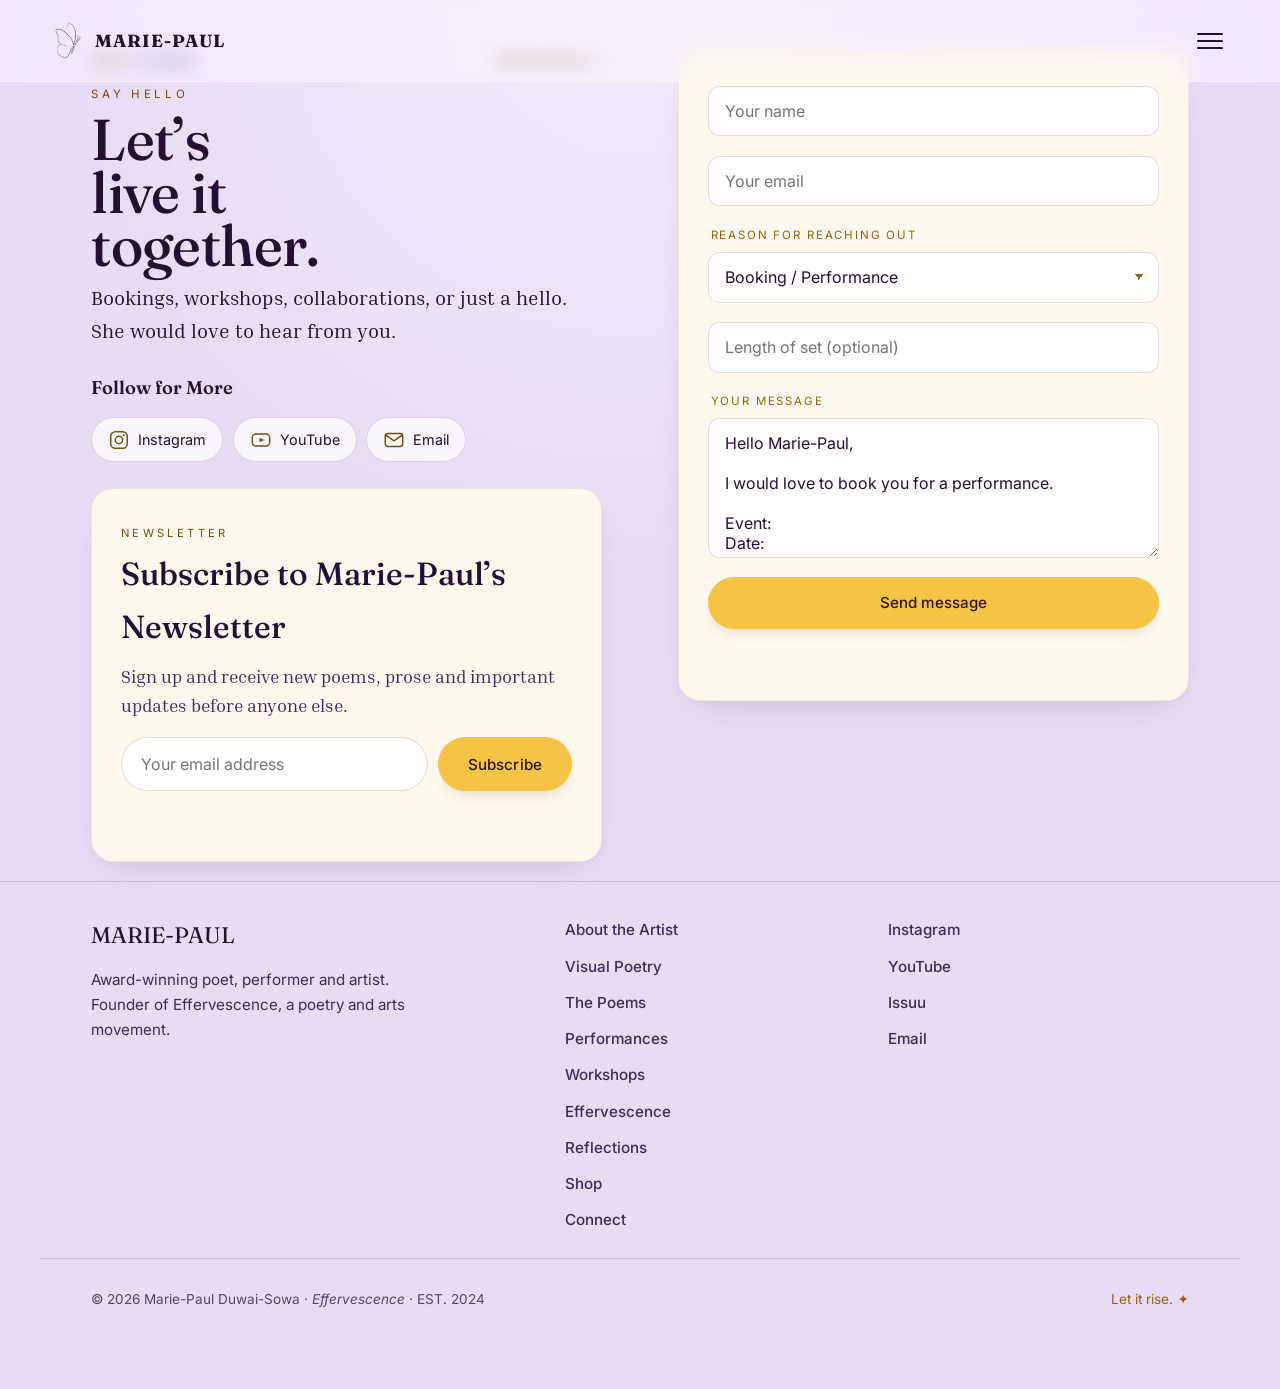
==== connect.html @ 624208b5 "Make the three world cards read as gold links. Poetry, performance, and workshops now share the butt" ====
<!DOCTYPE html>
<html lang="en">
<head>
  <meta charset="UTF-8" />
  <meta name="viewport" content="width=device-width, initial-scale=1.0" />
  <meta name="theme-color" content="#2a0b46" />
  <title>Connect with Marie-Paul</title>
  <meta name="description" content="Marie-Paul would love to hear from you. Bookings, workshops, press and collaborations." />
  <meta name="author" content="Marie-Paul Duwai-Sowa" />
  <meta property="og:type" content="website" />
  <meta property="og:title" content="Connect with Marie-Paul" />
  <meta property="og:description" content="Marie-Paul would love to hear from you. Bookings, workshops, press and collaborations." />
  <meta property="og:site_name" content="MARIE-PAUL" />
  <meta property="og:image" content="assets/og-image.svg" />
  <meta name="twitter:card" content="summary_large_image" />
  <link rel="icon" type="image/png" href="assets/favicon.png" />
  <link rel="canonical" href="https://mariepaul.ca/connect.html" />
  <link rel="preconnect" href="https://fonts.googleapis.com" />
  <link rel="preconnect" href="https://fonts.gstatic.com" crossorigin />
  <link href="https://fonts.googleapis.com/css2?family=Abril+Fatface&family=Fraunces:ital,opsz,wght@0,9..144,400;0,9..144,500;0,9..144,600;0,9..144,700;1,9..144,400;1,9..144,500&family=Great+Vibes&family=Inria+Serif:ital,wght@0,300;0,400;0,700;1,400&family=Inter:wght@400..600&display=swap" rel="stylesheet" />
  <link rel="stylesheet" href="css/styles.css?v=20261024e" />
</head>
<body>
  <div class="scroll-progress" id="scrollProgress" aria-hidden="true"></div>
  <div class="aurora" aria-hidden="true"></div>
  <a class="skip-link" href="#main">Skip to content</a>
  <header class="nav" id="nav">
    <a href="index.html" class="nav__brand" aria-label="Marie-Paul — home">
      <span class="nav__mark" aria-hidden="true">
        <img src="assets/logo.png" alt="" width="34" height="46" />
      </span>
      <span class="nav__name">MARIE-PAUL</span>
    </a>
    <nav class="nav__links" aria-label="Primary">
      <a href="index.html#about">About</a>
      <a href="poems.html">Poems</a>
      <a href="workshops.html">Workshops</a>
      <a href="house.html">Effervescence</a>
      <a href="shop.html">Shop</a>
    </nav>
    <a href="connect.html" class="btn btn--gold nav__cta magnetic">Connect</a>
    <button class="nav__toggle" id="navToggle" aria-label="Open menu" aria-expanded="false" aria-controls="mobileMenu">
      <span></span><span></span><span></span>
    </button>
  </header>
  <div class="mobile-menu" id="mobileMenu" aria-hidden="true">
    <nav aria-label="Mobile">
      <a href="index.html#about">About</a>
      <a href="poems.html">Poems</a>
      <a href="workshops.html">Workshops</a>
      <a href="house.html">Effervescence</a>
      <a href="shop.html">Shop</a>
      <a href="connect.html">Connect</a>
    </nav>
  </div>
  <main id="main">

    <section class="section connect" id="connect" aria-label="Connect">
      <div class="container connect__grid">
        <div class="connect__intro">
          <p class="crumb reveal" data-reveal>
            <span><a href="index.html">Home</a> <span aria-hidden="true">/</span> <strong>Connect</strong></span>
            <a class="crumb__next" href="index.html">Back to Home →</a>
          </p>
          <p class="kicker reveal" data-reveal>Say hello</p>
          <h2 class="section__title connect__display reveal" data-reveal>Let’s<br>live it<br>together.</h2>
          <p class="connect__invite reveal" data-reveal>Bookings, workshops, collaborations, or just a hello. She would love to hear from you.</p>
          <div class="follow reveal" data-reveal>
            <p class="follow__label">Follow for More</p>
            <ul class="follow__list">
              <li>
                <a href="https://www.instagram.com/liveyoureffervescence/" target="_blank" rel="noopener" aria-label="Instagram — @liveyoureffervescence">
                  <svg viewBox="0 0 24 24" width="22" height="22" aria-hidden="true" fill="none" stroke="currentColor" stroke-width="1.6">
                    <rect x="3" y="3" width="18" height="18" rx="5"/><circle cx="12" cy="12" r="4"/><circle cx="17.2" cy="6.8" r="1.1" fill="currentColor" stroke="none"/>
                  </svg>
                  <span>Instagram</span>
                </a>
              </li>
              <li>
                <a href="https://www.youtube.com/@marie-paulpoet" target="_blank" rel="noopener" aria-label="YouTube — Marie-Paul The Poet">
                  <svg viewBox="0 0 24 24" width="22" height="22" aria-hidden="true" fill="none" stroke="currentColor" stroke-width="1.6">
                    <rect x="2.5" y="5.5" width="19" height="13" rx="4"/><path d="M10.5 9.5l5 2.5-5 2.5z" fill="currentColor" stroke="none"/>
                  </svg>
                  <span>YouTube</span>
                </a>
              </li>
              <li>
                <a href="mailto:connect@mariepaul.ca" aria-label="Email">
                  <svg viewBox="0 0 24 24" width="22" height="22" aria-hidden="true" fill="none" stroke="currentColor" stroke-width="1.6">
                    <rect x="2.5" y="5" width="19" height="14" rx="3"/><path d="M3.5 7l8.5 6 8.5-6" stroke-linecap="round"/>
                  </svg>
                  <span>Email</span>
                </a>
              </li>
            </ul>
          </div>
          <div class="musings reveal" data-reveal id="newsletter">
            <p class="musings__eyebrow">Newsletter</p>
            <p class="musings__title">Subscribe to Marie-Paul’s Newsletter</p>
            <p class="musings__text">Sign up and receive new poems, prose and important updates before anyone else.</p>
            <form class="community__form" id="communityForm" novalidate>
              <input type="email" id="communityEmail" name="email" required autocomplete="email" placeholder="Your email address" aria-label="Your email address" />
              <button type="submit" class="btn btn--gold magnetic">Subscribe</button>
            </form>
            <p class="community__note" id="communityNote" role="status" aria-live="polite"></p>
          </div>
        </div>
        <form class="connect__form reveal" data-reveal id="contactForm" novalidate>
          <div class="field field--plain">
            <label class="visually-hidden" for="cf-name">Your name</label>
            <input type="text" id="cf-name" name="name" required autocomplete="name" placeholder="Your name" />
          </div>
          <div class="field field--plain">
            <label class="visually-hidden" for="cf-email">Your email</label>
            <input type="email" id="cf-email" name="email" required autocomplete="email" placeholder="Your email" />
          </div>
          <div class="field field--select">
            <label for="cf-subject" class="field__label--static">Reason for reaching out</label>
            <select id="cf-subject" name="subject">
              <option value="Booking / Performance">Booking / Performance</option>
              <option value="Collaboration / Publication">Collaboration / Publication</option>
              <option value="Press / Speaking Engagement">Press / Speaking Engagement</option>
              <option value="Workshop">Workshop</option>
              <option value="Just Saying Hello">Just Saying Hello</option>
            </select>
          </div>
          <div class="field field--plain field--optional" id="setLengthField">
            <label class="visually-hidden" for="cf-setlength">Length of set (optional)</label>
            <input type="text" id="cf-setlength" name="setlength" placeholder="Length of set (optional)" />
          </div>
          <div class="field field--static">
            <label for="cf-message" class="field__label--static">Your message</label>
            <textarea id="cf-message" name="message" rows="4" required placeholder="Write your message…"></textarea>
          </div>
          <button type="submit" class="btn btn--gold btn--block magnetic">Send message</button>
          <p class="form__note" id="formNote" role="status" aria-live="polite"></p>
        </form>
      </div>
      <footer class="footer">
        <div class="container footer__grid">
          <div class="footer__brand">
            <span class="footer__logo">MARIE-PAUL</span>
            <p>Award-winning poet, performer and artist. Founder of Effervescence, a poetry and arts movement.</p>
          </div>
          <nav class="footer__nav" aria-label="Footer">
            <a href="index.html#about">About the Artist</a>
            <a href="index.html#experience">Visual Poetry</a>
            <a href="poems.html">The Poems</a>
            <a href="index.html#performances">Performances</a>
            <a href="workshops.html">Workshops</a>
            <a href="house.html">Effervescence</a>
            <a href="index.html#comments">Reflections</a>
            <a href="shop.html">Shop</a>
            <a href="connect.html">Connect</a>
          </nav>
          <div class="footer__social">
            <a href="https://www.instagram.com/liveyoureffervescence/" target="_blank" rel="noopener" aria-label="Instagram">Instagram</a>
            <a href="https://www.youtube.com/@marie-paulpoet" target="_blank" rel="noopener" aria-label="YouTube">YouTube</a>
            <a href="https://issuu.com/liveyoureffervescence" target="_blank" rel="noopener" aria-label="Issuu">Issuu</a>
            <a href="mailto:connect@mariepaul.ca" aria-label="Email">Email</a>
          </div>
        </div>
        <div class="footer__base container">
          <span>© <span id="year"></span> Marie-Paul Duwai-Sowa · <em>Effervescence</em> · EST. 2024</span>
          <span class="footer__made">Let it rise. ✦</span>
        </div>
      </footer>
    </section>
  </main>
  <div class="lightbox" id="lightbox" aria-hidden="true" role="dialog" aria-modal="true" aria-label="Video player">
    <button class="lightbox__close" id="lightboxClose" aria-label="Close video">&times;</button>
    <div class="lightbox__stage">
      <p class="lightbox__title" id="lightboxTitle"></p>
      <div class="lightbox__frame" id="lightboxFrame"></div>
    </div>
  </div>
  <div class="mag" id="mag" aria-hidden="true" role="dialog" aria-modal="true" aria-label="Magazine spread">
    <button class="mag__close" id="magClose" aria-label="Close spread">&times;</button>
    <div class="mag__book" id="magBook">
      <div class="mag__page mag__page--left">
        <img id="magCover" alt="" />
      </div>
      <div class="mag__spine" aria-hidden="true"></div>
      <div class="mag__page mag__page--right">
        <p class="mag__meta" id="magMeta"></p>
        <h3 class="mag__title" id="magTitle"></h3>
        <p class="mag__desc" id="magDesc"></p>
        <a class="btn btn--gold magnetic mag__cta" id="magCta" href="#" target="_blank" rel="noopener">Read the full spread</a>
        <button type="button" class="btn btn--ghost mag__share" data-share>Share with others!</button>
      </div>
    </div>
  </div>
  <button class="to-top" id="toTop" aria-label="Top">Top</button>
  <script src="js/main.js"></script>
</body>
</html>
---- css/styles.css ----
/* =========================================================
   LIVE YOUR EFFERVESCENCE
   Poetry & art by Marie-Paul Duwai-Sowa
   Design system + styles
   ========================================================= */

:root {
  /* Palette — luminous light field with sunset accents */
  --ink: #2a0b46;
  --ink-2: #3d1263;
  --ink-3: #551b83;
  --plum: #7423a6;
  --wine: #b02f78;

  --gold: #8f6410;
  --gold-deep: #734e0c;
  --gold-soft: #8a5a10;
  --gold-bright: #e8b84a;
  --rose: #b03d6e;
  --rose-deep: #9a2f5c;
  --coral: #c44a3c;
  --iris: #8b6cc9;
  --lilac: #b7a0de;
  --lilac-deep: #6e4ea8;
  --highlight: #2f6bff;
  --teal: #1b7a70;

  --paper: #fcfbfd;
  --paper-2: #f5f0f9;
  --cream: #241033;
  --mist: #3f2a58;
  --muted: #56436d;
  --line: rgba(42, 11, 70, 0.14);
  --card: #fff8ee;
  --card-wash: #fff8ee;
  --card-line: rgba(42, 11, 70, 0.08);
  --shadow-card: 0 16px 38px -18px rgba(42, 11, 70, 0.18), 0 2px 8px -4px rgba(42, 11, 70, 0.06);
  --radius-card: 22px;

  /* Typography — one serif for voice, one sans for the interface */
  --font-display: "Fraunces", Georgia, serif;
  --font-name: "Abril Fatface", "Fraunces", Georgia, serif;
  --font-award: "Great Vibes", "Fraunces", cursive;
  --font-serif: "Inria Serif", "Fraunces", Georgia, serif;
  --font-sans: "Inter", system-ui, -apple-system, sans-serif;

  /* Rhythm */
  --maxw: 1200px;
  --gutter: clamp(1.25rem, 4vw, 4rem);
  --radius: 18px;

  --ease: cubic-bezier(0.22, 1, 0.36, 1);
}

/* ---------- Reset ---------- */
*, *::before, *::after { box-sizing: border-box; margin: 0; padding: 0; }
html { -webkit-text-size-adjust: 100%; height: auto; scroll-behavior: smooth; }
@media (prefers-reduced-motion: reduce) {
  *, *::before, *::after { animation-duration: 0.001ms !important; animation-iteration-count: 1 !important; transition-duration: 0.001ms !important; }
}

body {
  font-family: var(--font-sans);
  background: var(--paper);
  color: var(--cream);
  line-height: 1.65;
  font-weight: 400;
  min-height: 100%;
  overflow-x: hidden;
  overflow-y: auto;
  -webkit-font-smoothing: antialiased;
  text-rendering: optimizeLegibility;
  font-optical-sizing: auto;
}

/* ---------- Horizontal page deck (controlled, one page at a time) ---------- */
.deck {
  position: relative;
  width: 100%;
  height: auto;
  overflow: visible;
}
.deck__track {
  display: block;
  height: auto;
  width: 100%;
  transform: none !important;
}
.deck.is-instant .deck__track { transition: none; }
.panel {
  position: relative;
  box-sizing: border-box;
  width: 100%;
  min-width: 0;
  height: auto;
  overflow: visible;
}
.panel.section {
  padding: calc(5.5rem + env(safe-area-inset-top, 0px))
    clamp(4rem, 6vw, 5.5rem)
    calc(6rem + env(safe-area-inset-bottom, 0px));
}
.chapter {
  position: relative;
  margin-top: clamp(3.2rem, 7vh, 5rem);
  padding-top: clamp(2.8rem, 6vh, 4.2rem);
  text-align: left;
}
.house > .chapter { text-align: left; width: 100%; }
.deck-controls, .deck-dots { display: none !important; }
.deck-controls-legacy { position: fixed; inset: 0; pointer-events: none; z-index: 90; }
.deck-arrow {
  pointer-events: auto; position: absolute; top: 50%; transform: translateY(-50%);
  width: 44px; height: 44px; border-radius: 50%; border: 1px solid var(--line);
  background: rgba(255,255,255,0.72); backdrop-filter: blur(12px); color: var(--ink);
  display: grid; place-items: center; cursor: pointer;
  transition: opacity 0.35s var(--ease), border-color 0.35s var(--ease), background 0.35s var(--ease), transform 0.35s var(--ease);
}
.deck-arrow:hover { border-color: var(--gold); color: var(--gold-deep); background: rgba(255,255,255,0.92); transform: translateY(-50%) scale(1.05); }
.deck-arrow:disabled { opacity: 0.15; pointer-events: none; }
.deck-arrow--prev { left: 0.85rem; }
.deck-arrow--next { right: 0.85rem; }
.deck-dots {
  position: fixed; left: 50%; bottom: 0.85rem; top: auto; right: auto;
  transform: translateX(-50%);
  z-index: 90; display: flex; flex-direction: row; gap: 0.55rem; padding: 0.45rem 0.7rem;
  border-radius: 999px; background: rgba(255,255,255,0.7); border: 1px solid var(--line);
  backdrop-filter: blur(10px);
}
.deck-dots button {
  width: 6px; height: 6px; border-radius: 50%; border: 0; padding: 0;
  background: rgba(42,11,70,0.22); cursor: pointer;
  transition: transform 0.3s var(--ease), background 0.3s var(--ease), width 0.3s var(--ease);
}
.deck-dots button.is-active {
  background: var(--gold); width: 16px; height: 6px; border-radius: 999px;
}
.deck-dots button:focus-visible { outline: 2px solid var(--gold); outline-offset: 2px; }
@media (max-width: 900px) {
  .deck-arrow { display: none; }
  .panel.section { padding-inline: var(--gutter); }
}
@media (prefers-reduced-motion: reduce) {
  .deck__track { transition: none; }
}

img { max-width: 100%; display: block; }
a { color: inherit; text-decoration: none; }
::selection { background: var(--highlight); color: #fff; }

/* Soft near-white backdrop with gentle color wash */
body::before {
  content: "";
  position: fixed; inset: 0;
  background:
    radial-gradient(1200px 820px at 82% -8%, rgba(189,136,255,0.18), transparent 60%),
    radial-gradient(1050px 720px at 0% 16%, rgba(255,147,189,0.14), transparent 58%),
    radial-gradient(1000px 780px at 100% 58%, rgba(92,240,216,0.10), transparent 55%),
    radial-gradient(1200px 900px at 48% 112%, rgba(255,182,47,0.12), transparent 58%),
    linear-gradient(180deg, #ffffff 0%, var(--paper) 48%, var(--paper-2) 100%);
  z-index: -3;
}

/* ---------- Aurora ---------- */
.aurora {
  position: fixed; inset: -20%; z-index: -2; pointer-events: none;
  background:
    radial-gradient(42% 52% at 18% 28%, rgba(189,136,255,0.12), transparent 60%),
    radial-gradient(42% 48% at 82% 62%, rgba(255,147,189,0.10), transparent 60%),
    radial-gradient(38% 42% at 60% 12%, rgba(92,240,216,0.08), transparent 60%);
  filter: blur(30px);
  animation: aurora 26s var(--ease) infinite alternate;
}
@keyframes aurora {
  0%   { transform: translate3d(-3%, -2%, 0) scale(1); }
  100% { transform: translate3d(4%, 3%, 0) scale(1.1); }
}

/* ---------- Utilities ---------- */
.container { width: 100%; max-width: var(--maxw); margin-inline: auto; padding-inline: var(--gutter); }
.container--narrow { max-width: 780px; }
.hide-mobile { display: inline; }
.nowrap { white-space: nowrap; }

.grad-text {
  background: linear-gradient(100deg, var(--gold-soft), var(--gold), var(--rose) 70%, var(--iris));
  -webkit-background-clip: text; background-clip: text;
  -webkit-text-fill-color: transparent; color: transparent;
}

.skip-link {
  position: absolute; left: 50%; top: -60px; transform: translateX(-50%);
  background: var(--gold); color: var(--ink); padding: 0.6rem 1.2rem; border-radius: 999px;
  z-index: 200; transition: top 0.3s var(--ease); font-weight: 500;
}
.skip-link:focus { top: 12px; }

/* ---------- Buttons ---------- */
.btn {
  --pad: 0.95rem 1.8rem;
  display: inline-flex; align-items: center; justify-content: center; gap: 0.5rem;
  padding: var(--pad); border-radius: 999px; font-family: var(--font-sans);
  font-weight: 500; font-size: 0.95rem; letter-spacing: 0.01em; cursor: pointer;
  border: 1px solid transparent; position: relative; transition: transform 0.35s var(--ease), box-shadow 0.35s var(--ease), background 0.35s var(--ease), color 0.35s var(--ease);
}
.btn--gold {
  background: #f6c445;
  color: #2a1608;
  border-color: #f6c445;
  box-shadow: 0 8px 16px -10px rgba(90, 58, 8, 0.32);
}
.btn--gold:hover { background: #f8d36a; transform: translateY(-2px); box-shadow: 0 12px 18px -10px rgba(90, 58, 8, 0.36); }
.btn--ghost {
  background: rgba(255,255,255,0.55); color: var(--cream);
  border-color: rgba(116, 35, 166, 0.22); backdrop-filter: blur(6px);
}
.btn--ghost:hover { border-color: var(--gold); color: var(--gold-deep); transform: translateY(-2px); }
.btn--block { width: 100%; }
.btn:focus-visible { outline: 2px solid var(--gold); outline-offset: 3px; }

/* ---------- Scroll progress ---------- */
.scroll-progress {
  position: fixed; top: 0; left: 0; height: 3px; width: 0%;
  background: linear-gradient(90deg, var(--gold), var(--rose), var(--iris));
  z-index: 150; box-shadow: 0 0 14px rgba(243,211,138,0.6);
}

/* ---------- Navigation ---------- */
.nav {
  position: fixed; top: 0; left: 0; right: 0; z-index: 120;
  display: flex; align-items: center; justify-content: space-between; gap: 1rem;
  padding: 1.1rem var(--gutter);
  background: rgba(252,251,253,0.4);
  backdrop-filter: blur(10px) saturate(130%);
  -webkit-backdrop-filter: blur(10px) saturate(130%);
  border-bottom: 1px solid rgba(255,255,255,0.35);
  transition: background 0.4s var(--ease), padding 0.4s var(--ease), border-color 0.4s var(--ease);
}
.nav.is-scrolled {
  background: rgba(252,251,253,0.78);
  border-bottom-color: var(--line); padding-block: 0.75rem;
}
.nav__brand { display: flex; align-items: center; gap: 0.6rem; color: var(--cream); }
.nav__mark { color: var(--gold-bright); display: grid; place-items: center; }
.nav__name {
  font-family: var(--font-display); font-size: 1.1rem; font-weight: 700;
  letter-spacing: 0.06em; text-transform: uppercase; white-space: nowrap;
}
.nav__name em { font-style: italic; color: var(--gold-soft); }
.nav__links { display: flex; flex-wrap: wrap; justify-content: flex-end; gap: 0.55rem 0.7rem; max-width: min(78rem, 74vw); }
.nav__links a { font-size: 0.88rem; font-weight: 500; color: var(--mist); position: relative; padding: 0.2rem 0; transition: color 0.3s var(--ease); white-space: nowrap; }
.nav__links a::after {
  content: ""; position: absolute; left: 0; bottom: -2px; height: 1px; width: 0;
  background: linear-gradient(90deg, var(--gold), var(--rose)); transition: width 0.35s var(--ease);
}
.nav__links a:hover { color: var(--cream); }
.nav__links a:hover::after { width: 100%; }
.nav__cta { padding: 0.55rem 1.1rem; font-size: 0.82rem; }
.nav__cta.is-active { box-shadow: 0 0 0 2px rgba(232,184,74,0.55); }

.nav__toggle { display: none; flex-direction: column; gap: 5px; background: none; border: 0; cursor: pointer; padding: 6px; }
.nav__toggle span { width: 26px; height: 2px; background: var(--cream); border-radius: 2px; transition: transform 0.35s var(--ease), opacity 0.3s; }
.nav__toggle.is-open span:nth-child(1) { transform: translateY(7px) rotate(45deg); }
.nav__toggle.is-open span:nth-child(2) { opacity: 0; }
.nav__toggle.is-open span:nth-child(3) { transform: translateY(-7px) rotate(-45deg); }

/* Mobile menu */
.mobile-menu {
  position: fixed; inset: 0; z-index: 110; display: grid; place-items: center;
  background: rgba(252,251,253,0.96); backdrop-filter: blur(18px);
  opacity: 0; visibility: hidden; transition: opacity 0.4s var(--ease), visibility 0.4s;
}
.mobile-menu.is-open { opacity: 1; visibility: visible; }
.mobile-menu nav { display: flex; flex-direction: column; gap: 1.6rem; text-align: center; }
.mobile-menu a { font-family: var(--font-display); font-size: 2rem; color: var(--cream); font-style: italic; }
.mobile-menu a:hover { color: var(--gold); }

/* ---------- Sections ---------- */
.section { position: relative; }
.section:not(.hero) {
  padding: clamp(2.5rem, 5.5vh, 4.25rem) 0;
}
html { scroll-padding-top: 5.6rem; }
.section__kicker { display: none !important; }
.section__title {
  font-family: var(--font-display); font-weight: 500;
  font-size: clamp(2rem, 5vw, 3.5rem); line-height: 1.08; letter-spacing: -0.01em;
  max-width: 18ch;
}

/* ---------- Hero ---------- */
.hero {
  display: flex;
  flex-direction: column;
  min-height: 100vh;
  overflow: hidden;
  padding: 0;
  position: relative;
  color: #fff6ef;
}
/* Full-bleed portrait plane — fills the entire home panel */
.hero__visual {
  position: absolute;
  inset: 0;
  z-index: 0;
  width: 100%;
  height: 100%;
  border: 0;
  border-radius: 0;
  box-shadow: none;
  overflow: hidden;
  background: #1a0a28;
}
.hero__visual::after {
  content: ""; position: absolute; inset: 0; z-index: 1; pointer-events: none;
  background: linear-gradient(180deg, rgba(183,160,222,0.22), rgba(183,160,222,0.08) 55%, rgba(183,160,222,0.18));
}
.hero__slideshow { position: absolute; inset: 0; }
.hero__slide {
  position: absolute; inset: 0; width: 100%; height: 100%;
  object-fit: cover;
  object-position: center 18%;
  opacity: 0; transition: opacity 1.1s var(--ease);
}
.hero__slide.is-active { opacity: 1; }
/* Full-length portrait — sit the crop lower so the figure reads whole */
.hero__slide--two { object-position: center 34%; }
.hero__stage {
  position: relative; z-index: 1;
  flex: 1 1 auto;
  min-height: 0;
  display: flex;
  align-items: center;
  justify-content: flex-start;
  padding: calc(5.5rem + env(safe-area-inset-top, 0px))
    clamp(2.5rem, 6vw, 5.5rem)
    calc(1.5rem + env(safe-area-inset-bottom, 0px));
}
.hero__inner {
  text-align: left;
  min-width: 0;
  max-width: min(46rem, 100%);
}
.hero__eyebrow {
  font-size: clamp(0.85rem, 1.3vw, 1.05rem);
  letter-spacing: 0.38em; text-transform: uppercase; color: #c24778;
  margin-bottom: 1.15rem;
}
.hero__title { font-family: var(--font-display); font-weight: 300; line-height: 0.92; margin-bottom: 0.7rem; }
.hero__title .line { display: block; }
.hero__title .line--name {
  font-family: var(--font-name);
  font-size: clamp(3.8rem, 10vw, 7.4rem); font-weight: 400; letter-spacing: 0.01em;
  background: linear-gradient(100deg, #ffeab3, #ffd76a 42%, #f7b62f);
  -webkit-background-clip: text; background-clip: text;
  color: transparent; -webkit-text-fill-color: transparent;
  filter: drop-shadow(0 6px 18px rgba(0,0,0,0.28));
  white-space: nowrap;
}
@keyframes shimmer { to { background-position: 200% center; } }
.hero__award {
  font-family: var(--font-award); font-style: normal;
  font-size: clamp(2.2rem, 4.4vw, 3.4rem); color: #6e4ea8;
  margin-bottom: 0.45rem; text-align: left;
}
.hero__tagline {
  font-family: var(--font-serif);
  font-size: clamp(1.2rem, 2.2vw, 1.55rem); color: rgba(255,246,239,0.9);
  max-width: 28ch; margin: 0 0 2rem; font-style: italic; line-height: 1.35;
}
.hero__actions { display: flex; gap: 1.1rem; justify-content: flex-start; align-items: center; flex-wrap: wrap; }
.hero__baseline {
  margin: 1.7rem 0 0;
  font-size: 0.78rem;
  letter-spacing: 0.28em;
  text-transform: uppercase;
  color: rgba(255, 246, 239, 0.9);
  text-shadow: 0 2px 14px rgba(20, 8, 36, 0.4);
}
.hero__slide--speak { object-position: center 36%; }
.hero__slide--pink { object-position: 82% center; }
.about__more-btn {
  margin-top: 0.85rem;
  background: none; border: 0; padding: 0; cursor: pointer;
  font-family: var(--font-sans); font-weight: 600; font-size: 0.98rem;
  color: var(--gold-deep);
}
.about__more-btn::after { content: " →"; }
.about__more-btn:hover { color: var(--ink); }
.about__more { margin-top: 1rem; }
.about__more .about__lead { margin-top: 0.85rem; }
.about__more .about__facts { margin-top: 1.2rem; }
.link-arrow {
  display: inline-flex; align-items: center; gap: 0.35rem;
  font-family: var(--font-sans); font-weight: 600; font-size: 0.98rem;
  color: var(--gold-deep);
}
.link-arrow::after { content: "→"; }
.link-arrow:hover { color: var(--ink); }
.link-arrow--light { color: #fff6ef; text-shadow: 0 2px 12px rgba(20, 8, 36, 0.45); }
.link-arrow--light:hover { color: #ffeab3; }
.hero__actions .btn {
  font-size: 1.05rem;
  padding: 1.1rem 2.15rem;
}
.hero__actions .btn--ghost {
  background: rgba(255,255,255,0.72);
  color: var(--cream);
  border-color: rgba(42, 11, 70, 0.16);
}
.hero__actions .btn--ghost:hover {
  border-color: var(--gold);
  color: var(--gold-deep);
  background: #fff;
}

/* ---------- Marquee ---------- */
.hero__marquee {
  flex: 0 0 auto;
  position: relative;
  z-index: 2;
  overflow: hidden;
  border-top: 1px solid rgba(42,11,70,0.08);
  padding-block: 1.15rem;
  background: #fff;
}
.hero__marquee .marquee__group { color: var(--ink); opacity: 1; }
.marquee { overflow: hidden; border-block: 1px solid var(--line); padding-block: 1.1rem; background: #fff; }
.marquee__track { display: flex; flex-wrap: nowrap; width: max-content; animation: marquee 38s linear infinite; }
.marquee__group {
  flex: 0 0 auto; min-width: 100vw; white-space: nowrap;
  font-family: var(--font-serif); font-style: italic;
  font-size: clamp(1.25rem, 3vw, 2rem); color: var(--ink); opacity: 1;
}
.marquee:hover .marquee__track { animation-play-state: paused; }
@keyframes marquee { from { transform: translateX(0); } to { transform: translateX(-50%); } }

/* ---------- Pillars (House of Effervescence) ---------- */
.pillars { display: grid; grid-template-columns: repeat(3, 1fr); gap: 1.4rem; }
.pillar {
  padding: 2.2rem 1.8rem; border-radius: var(--radius-card); text-align: left;
  background: var(--card-wash); border: 1px solid var(--card-line);
  box-shadow: var(--shadow-card); position: relative; overflow: hidden;
  display: flex; flex-direction: column; gap: 0.7rem;
  transition: transform 0.5s var(--ease), border-color 0.5s var(--ease), box-shadow 0.5s var(--ease);
}
.pillar::before {
  content: ""; position: absolute; inset: 0; opacity: 0;
  background: radial-gradient(400px circle at var(--mx,50%) var(--my,0%), rgba(243,211,138,0.14), transparent 60%);
  transition: opacity 0.4s var(--ease);
}
.pillar:hover, .pillar:focus-visible { transform: translateY(-6px); border-color: rgba(143, 100, 16, 0.35); box-shadow: 0 22px 50px -16px rgba(42, 11, 70, 0.28); outline: none; }
.pillar:hover::before, .pillar:focus-visible::before { opacity: 1; }
.pillar__num { font-family: var(--font-sans); font-size: 0.78rem; font-weight: 600; color: var(--gold-deep); letter-spacing: 0.18em; }
.pillar h3 { font-family: var(--font-display); font-weight: 600; font-size: 1.45rem; line-height: 1.15; margin: 0; color: var(--cream); }
.pillar p { color: var(--mist); font-family: var(--font-serif); font-size: 1rem; line-height: 1.55; position: relative; }

/* ---------- The Poem ---------- */
.poem { text-align: left; overflow: hidden; }
.poem__ambience {
  position: absolute; inset: 0; z-index: -1; pointer-events: none;
  background: radial-gradient(55% 50% at 80% 10%, rgba(139, 92, 199, 0.08), transparent 70%);
}
.poem .section__kicker { justify-content: flex-start; }
.poem .section__kicker::before { display: none; }
.poem__title {
  font-family: var(--font-display); font-weight: 300; font-style: italic;
  font-size: clamp(3rem, 10vw, 6.5rem); line-height: 1; margin-bottom: 0.5rem;
  background: linear-gradient(100deg, var(--gold-soft), var(--gold), var(--rose));
  -webkit-background-clip: text; background-clip: text; -webkit-text-fill-color: transparent;
}
.poem__byline { color: var(--muted); font-style: italic; font-family: var(--font-serif); font-size: 1.05rem; margin-bottom: 3.5rem; }
.poem__body { font-family: var(--font-serif); }
.stanza { margin-bottom: 2rem; }
.stanza .pl {
  display: block; font-size: clamp(1.15rem, 2.6vw, 1.6rem); line-height: 1.5; color: var(--cream);
  opacity: 0; transform: translateY(14px); filter: blur(4px);
  transition: opacity 0.7s var(--ease), transform 0.7s var(--ease), filter 0.7s var(--ease);
}
.stanza .pl.is-lit { opacity: 1; transform: none; filter: none; }
.stanza--accent .pl { font-style: italic; color: var(--gold-soft); font-size: clamp(1.4rem, 3.4vw, 2.1rem); }
.stanza--yes .pl {
  font-family: var(--font-display); font-weight: 500; font-style: italic;
  font-size: clamp(2rem, 6vw, 3.4rem); letter-spacing: 0.02em;
  background: linear-gradient(100deg, var(--gold), var(--rose)); -webkit-background-clip: text; background-clip: text; -webkit-text-fill-color: transparent;
}
.stanza--finale .pl { color: var(--gold-soft); }
.poem__cta { margin-top: 3rem; display: flex; gap: 1rem; justify-content: flex-start; flex-wrap: wrap; }

/* ---------- About ---------- */
.about .container { max-width: 1320px; }
.about__grid { display: grid; grid-template-columns: 1.15fr 0.95fr; gap: clamp(1.6rem, 4vw, 3.2rem); align-items: center; }
.portrait {
  position: relative;
  width: min(640px, 100%);
  aspect-ratio: 4/5;
  margin-inline: auto;
}
.portrait__frame {
  position: absolute; inset: 0; border-radius: 220px 220px 24px 24px; overflow: hidden;
  background: var(--card-wash);
  border: 10px solid var(--gold-bright);
  display: grid; place-items: center; text-align: center;
  box-shadow: 0 18px 40px -20px rgba(42, 11, 70, 0.28);
}
.portrait__initials {
  font-family: var(--font-display); font-size: clamp(4rem, 12vw, 7rem); font-weight: 300; font-style: italic;
  background: linear-gradient(120deg, var(--gold-soft), var(--gold), var(--rose)); -webkit-background-clip: text; background-clip: text; -webkit-text-fill-color: transparent;
}
.portrait__img {
  position: absolute; inset: 0; width: 100%; height: 100%; object-fit: cover; object-position: 50% 18%;
  transition: transform 0.9s var(--ease);
}
.portrait:hover .portrait__img { transform: scale(1.04); }
.portrait__frame::after { display: none; }
.portrait__caption { display: none; }
.portrait__ring { display: none; }
@keyframes floaty { to { transform: translateY(-10px) rotate(0.5deg); } }
.about__role { color: var(--gold); font-size: 0.95rem; letter-spacing: 0.05em; margin: 0.6rem 0 1.6rem; }
.about__lead,
.about__text {
  font-family: var(--font-serif);
  font-size: 1.12rem;
  color: var(--cream);
  margin-bottom: 1.2rem;
  line-height: 1.5;
}
.about__lead em,
.about__text em { color: var(--gold-soft); font-style: italic; }
.about__content .section__title { margin-bottom: 1.65rem; }
.about__text { margin-bottom: 2rem; }
.about__facts { list-style: none; display: grid; grid-template-columns: 1fr 1fr; gap: 0.9rem; }
.about__facts li {
  padding: 0.9rem 1.1rem; border: 1px solid rgba(143, 100, 16, 0.22); border-radius: 12px;
  font-size: 0.9rem; color: var(--mist);
  background: var(--card-wash); box-shadow: 0 8px 22px -14px rgba(42, 11, 70, 0.2);
}
.about__facts strong {
  color: var(--gold-deep); font-weight: 600; display: block;
  letter-spacing: 0.02em; margin-bottom: 0.1rem;
}

/* ---------- Work / Productions ---------- */
.work .section__title { margin-bottom: 1.8rem; }
.work__grid { display: grid; grid-template-columns: repeat(4, 1fr); gap: 1.3rem; }
.card {
  grid-column: span 2;
  padding: 2.2rem 1.8rem; border-radius: var(--radius-card); text-align: left;
  background: var(--card-wash); border: 1px solid var(--card-line);
  box-shadow: var(--shadow-card); position: relative; overflow: hidden;
  display: flex; flex-direction: column; gap: 0.7rem; min-height: 0;
  transition: transform 0.5s var(--ease), border-color 0.5s var(--ease), box-shadow 0.5s var(--ease);
}
.card--wide { grid-column: span 4; }
.card::after {
  content: ""; position: absolute; top: -40%; right: -20%; width: 260px; height: 260px; border-radius: 50%;
  background: radial-gradient(circle, rgba(237,157,180,0.16), transparent 70%); opacity: 0; transition: opacity 0.5s var(--ease);
}
.card:hover { transform: translateY(-6px); border-color: rgba(143, 100, 16, 0.35); box-shadow: 0 24px 52px -16px rgba(42, 11, 70, 0.28); }
.card:hover::after { opacity: 1; }
.card__tag { font-family: var(--font-sans); font-size: 0.72rem; font-weight: 600; letter-spacing: 0.18em; text-transform: uppercase; color: var(--gold-deep); }
.card__title { font-family: var(--font-display); font-weight: 600; font-size: 1.45rem; line-height: 1.15; color: var(--cream); }
.card__desc { color: var(--mist); font-family: var(--font-serif); font-size: 1rem; line-height: 1.55; flex: 1; }
.card__link { color: var(--gold-deep); font-family: var(--font-sans); font-size: 0.95rem; font-weight: 600; letter-spacing: 0.02em; display: inline-flex; gap: 0.4rem; margin-top: 0.4rem; transition: gap 0.3s var(--ease), color 0.3s; align-self: flex-start; }
.card__link:hover { gap: 0.9rem; color: var(--rose-deep); }

/* Video card play badge */
.card--video { cursor: pointer; }
.card__play {
  position: absolute; top: 1.4rem; right: 1.4rem; width: 44px; height: 44px; border-radius: 50%;
  background: rgba(243,211,138,0.12); border: 1px solid rgba(243,211,138,0.5);
  display: grid; place-items: center; transition: transform 0.4s var(--ease), background 0.4s var(--ease); z-index: 2;
}
.card__play::before {
  content: ""; width: 0; height: 0; margin-left: 3px;
  border-left: 12px solid var(--gold); border-top: 7px solid transparent; border-bottom: 7px solid transparent;
}
.card--video:hover .card__play { transform: scale(1.12); background: rgba(243,211,138,0.22); }

/* ---------- Video lightbox ---------- */
.lightbox {
  position: fixed; inset: 0; z-index: 250; display: grid; place-items: center;
  padding: var(--gutter); background: rgba(6,3,12,0.86); backdrop-filter: blur(16px);
  opacity: 0; visibility: hidden; transition: opacity 0.4s var(--ease), visibility 0.4s;
}
.lightbox.is-open { opacity: 1; visibility: visible; }
.lightbox__stage { width: min(1000px, 100%); transform: translateY(16px) scale(0.98); transition: transform 0.5s var(--ease); }
.lightbox.is-open .lightbox__stage { transform: none; }
.lightbox__title { font-family: var(--font-display); font-style: italic; font-size: 1.3rem; color: #ffeab3; margin-bottom: 0.9rem; text-align: center; }
.lightbox__frame {
  position: relative; aspect-ratio: 16/9; border-radius: 14px; overflow: hidden;
  border: 1px solid var(--line); box-shadow: 0 40px 120px -40px rgba(0,0,0,0.9);
  background: #000;
}
.lightbox__frame iframe { position: absolute; inset: 0; width: 100%; height: 100%; border: 0; }
.lightbox__close {
  position: absolute; top: 1.2rem; right: 1.4rem; width: 48px; height: 48px; border-radius: 50%;
  background: rgba(255,255,255,0.06); border: 1px solid var(--line); color: var(--cream);
  font-size: 1.8rem; line-height: 1; cursor: pointer; transition: background 0.3s var(--ease), transform 0.3s var(--ease);
}
.lightbox__close:hover { background: rgba(243,211,138,0.18); transform: rotate(90deg); }

/* ---------- Home ---------- */
.to-top {
  position: fixed; bottom: 1.4rem; right: 1.2rem; left: auto; z-index: 130;
  width: 44px; height: 44px; border-radius: 50%; cursor: pointer;
  background: linear-gradient(100deg, #ffeab3, #ffd76a 45%, #f7b62f); color: #2a1608; border: 0;
  display: grid; place-items: center; box-shadow: 0 10px 30px -12px rgba(232,184,74,0.55);
  opacity: 0; visibility: hidden; transform: translateY(14px);
  transition: opacity 0.4s var(--ease), transform 0.4s var(--ease), visibility 0.4s, box-shadow 0.35s var(--ease);
}
.to-top.is-visible { opacity: 1; visibility: visible; transform: none; }
.to-top:hover { transform: translateY(-3px); box-shadow: 0 16px 40px -12px rgba(243,211,138,0.85); }
.to-top:focus-visible { outline: 2px solid var(--cream); outline-offset: 3px; }

/* Active nav link (scrollspy) */
.nav__links a.is-active { color: var(--gold-deep); }
.nav__links a.is-active::after { width: 100%; }

/* ---------- Connect ---------- */
.connect__grid { display: grid; grid-template-columns: 1fr 1fr; gap: clamp(2rem, 6vw, 5rem); align-items: start; }
.connect__text { color: var(--mist); font-family: var(--font-serif); font-size: 1.2rem; margin: 1.4rem 0 2rem; max-width: 44ch; }
.connect__channels { list-style: none; display: grid; gap: 0.7rem; }
.connect__channels a, .ch__static {
  display: flex; flex-direction: column; gap: 0.15rem; padding: 1rem 1.2rem; border-radius: 12px;
  border: 1px solid var(--line); background: rgba(255,255,255,0.7); transition: border-color 0.35s var(--ease), transform 0.35s var(--ease), background 0.35s;
}
.connect__channels a:hover { border-color: rgba(243,211,138,0.45); transform: translateX(4px); background: rgba(243,211,138,0.05); }
.ch__label { font-size: 0.72rem; letter-spacing: 0.24em; text-transform: uppercase; color: var(--muted); }
.ch__value { color: var(--cream); font-size: 1.02rem; }

/* Form */
.connect__form {
  padding: 2.2rem 1.8rem; border-radius: var(--radius-card);
  background: var(--card-wash); border: 1px solid var(--card-line);
  display: grid; gap: 1.2rem; box-shadow: var(--shadow-card);
}
.field { position: relative; }
.field input, .field textarea, .field select {
  width: 100%; padding: 1.1rem 1rem 0.5rem; background: rgba(255,255,255,0.85);
  border: 1px solid var(--line); border-radius: 12px; color: var(--cream);
  font-family: var(--font-sans); font-size: 1rem; transition: border-color 0.3s var(--ease), box-shadow 0.3s;
  appearance: none;
}
.field textarea { resize: vertical; min-height: 120px; }
.field input:focus, .field textarea:focus, .field select:focus {
  outline: none; border-color: var(--gold); box-shadow: 0 0 0 3px rgba(243,211,138,0.14);
}

/* Select / static labels: sit above the control (native selects vertically center their value) */
.field--select,
.field--static { display: flex; flex-direction: column; gap: 0.45rem; }
.field--select select {
  padding: 0.9rem 2.6rem 0.9rem 1rem; cursor: pointer;
  background-image:
    linear-gradient(45deg, transparent 50%, var(--gold) 50%),
    linear-gradient(135deg, var(--gold) 50%, transparent 50%);
  background-position: right 1.15rem center, right 0.85rem center;
  background-size: 6px 6px, 6px 6px;
  background-repeat: no-repeat;
}
.field--static textarea { padding: 0.9rem 1rem; min-height: 140px; }
.field--select option { background: #fff; color: var(--cream); }
.field label {
  position: absolute; left: 1rem; top: 0.95rem; color: var(--muted); font-size: 1rem;
  pointer-events: none; transition: transform 0.25s var(--ease), color 0.25s, font-size 0.25s;
}
.field input:focus + label, .field input:not(:placeholder-shown) + label,
.field textarea:focus + label, .field textarea:not(:placeholder-shown) + label {
  transform: translateY(-0.7rem); font-size: 0.72rem; color: var(--gold); letter-spacing: 0.06em;
}
.field .field__label--static {
  position: static; transform: none; pointer-events: auto;
  font-size: 0.72rem; color: var(--gold); letter-spacing: 0.16em;
  text-transform: uppercase; padding-left: 0.15rem;
}
.form__note { font-size: 0.9rem; color: var(--teal); min-height: 1.2em; text-align: left; }
.form__note.is-error { color: var(--rose-deep); }

/* ---------- Footer ---------- */
.footer { border-top: 1px solid var(--line); padding-top: 2.2rem; margin-top: 1.2rem; }
.footer__grid { display: grid; grid-template-columns: 1.5fr 1fr 1fr; gap: 1.4rem; padding-bottom: 1.6rem; }
.footer__logo { font-family: var(--font-display); font-size: 1.4rem; }
.footer__logo em { font-style: italic; color: var(--gold-soft); }
.footer__brand p { color: var(--mist); margin-top: 0.8rem; max-width: 34ch; font-size: 0.95rem; }
.footer__nav, .footer__social { display: flex; flex-direction: column; gap: 0.7rem; }
.footer__nav a, .footer__social a { color: var(--mist); font-size: 0.95rem; font-weight: 500; transition: color 0.3s; width: fit-content; }
.footer__nav a:hover, .footer__social a:hover { color: var(--gold-deep); }
.footer__base { display: flex; justify-content: space-between; align-items: center; padding-block: 1.8rem; border-top: 1px solid var(--line); color: var(--muted); font-size: 0.85rem; flex-wrap: wrap; gap: 0.6rem; }
.footer__made { color: var(--gold); }

/* ---------- Reveal animation ---------- */
.reveal { opacity: 0; transform: translateY(26px); transition: opacity 0.9s var(--ease), transform 0.9s var(--ease); }
.reveal.is-visible { opacity: 1; transform: none; }

/* ---------- Hero roles ---------- */
.hero__roles {
  font-family: var(--font-sans);
  font-size: clamp(1.05rem, 1.9vw, 1.5rem);
  font-weight: 700;
  letter-spacing: 0.26em; text-transform: uppercase;
  color: #fff; margin-bottom: 2rem; text-align: left;
  text-shadow: 0 2px 14px rgba(20, 8, 36, 0.55);
}
.hero__roles span { color: var(--gold-bright); margin: 0 0.5rem; font-weight: 400; }

/* ---------- Performance gallery (gold-framed films) ---------- */
.perf-gallery {
  display: grid; grid-template-columns: 1.45fr 1fr 1fr; gap: 1.3rem;
  margin-bottom: 1.8rem; align-items: stretch;
}
.perf-gallery__item {
  margin: 0; border-radius: 16px; overflow: hidden; position: relative;
  border: 4px solid var(--gold-bright);
  background: rgba(255,255,255,0.03);
  box-shadow: 0 18px 44px -26px rgba(212,146,31,0.6);
  transition: transform 0.5s var(--ease), box-shadow 0.5s var(--ease);
}
.perf-gallery__item:hover { transform: translateY(-5px); box-shadow: 0 28px 60px -26px rgba(212,146,31,0.75); }
.perf-gallery__item img { width: 100%; aspect-ratio: 4/5; object-fit: cover; display: block; transition: transform 0.7s var(--ease); }
.perf-gallery__item:hover img { transform: scale(1.04); }
.perf-gallery__item figcaption {
  position: absolute; left: 0; right: 0; bottom: 0; padding: 2.2rem 0.9rem 0.85rem;
  background: linear-gradient(transparent, rgba(10,4,18,0.55) 45%, rgba(10,4,18,0.92));
  font-family: var(--font-serif); font-style: italic; font-size: 1rem; color: #ffeab3;
  text-align: left; text-shadow: 0 1px 8px rgba(0,0,0,0.6);
}

/* ---------- Magazine spreads (Our Productions) ---------- */
.productions {
  display: grid; grid-template-columns: repeat(2, minmax(0, 1fr));
  gap: clamp(1.6rem, 4vw, 3.2rem);
  margin-top: 0.5rem; width: 100%;
}
.spread {
  display: block; text-decoration: none; color: inherit;
  background: none; border: 0; padding: 0; width: 100%; cursor: pointer;
  font: inherit; text-align: left;
}
.spread:focus-visible { outline: 2px solid var(--gold); outline-offset: 6px; border-radius: 16px; }
.spread__cover { display: block; }
.spread__cover {
  position: relative; border-radius: 14px; overflow: hidden; border: 1px solid var(--line);
  background: transparent; border: 0; box-shadow: 0 18px 40px -24px rgba(42,11,70,0.28);
  transition: transform 0.5s var(--ease), box-shadow 0.5s var(--ease);
}
.spread:hover .spread__cover { transform: translateY(-6px); box-shadow: 0 34px 70px -28px rgba(0,0,0,0.85); }
.spread__cover img {
  width: 100%;
  height: auto;
  max-height: min(72vh, 720px);
  object-fit: contain;
  object-position: center;
  display: block;
  background: transparent;
}
.spread__cta {
  position: absolute; left: 50%; top: 50%; transform: translate(-50%, -50%) scale(0.92);
  background: rgba(255,255,255,0.94); color: #1a0a24; padding: 0.7rem 1.1rem; border-radius: 10px;
  font-family: var(--font-display); font-style: italic; font-size: 0.95rem; white-space: nowrap;
  opacity: 0; transition: opacity 0.35s var(--ease), transform 0.35s var(--ease);
  box-shadow: 0 10px 30px rgba(0,0,0,0.25);
}
.spread:hover .spread__cta { opacity: 1; transform: translate(-50%, -50%) scale(1); }
.spread__title {
  display: block;
  font-family: var(--font-display); font-weight: 500; font-size: clamp(1.25rem, 2vw, 1.55rem); text-align: left;
  margin-top: 1rem; color: var(--cream);
}

/* ---------- Shop lifestyle ---------- */
.shop__editorial { display: grid; grid-template-columns: 0.8fr 1.2fr; gap: 1.4rem; margin-top: 2.6rem; }
.shop__lifestyle {
  border-radius: var(--radius); overflow: hidden; border: 1px solid var(--card-line);
  background: var(--card); box-shadow: var(--shadow-card); display: flex; flex-direction: column;
}
/* The two stills have different native ratios; letting the image flex keeps the pair level. */
.shop__lifestyle img { width: 100%; flex: 1 1 auto; min-height: 0; object-fit: cover; display: block; }
.shop__lifestyle figcaption {
  padding: 0.9rem 1.2rem; color: var(--mist); font-family: var(--font-serif); font-style: italic; font-size: 0.95rem;
  background: var(--card);
}

/* ---------- Animated ink underline ---------- */
.ink-underline {
  background-image: linear-gradient(var(--gold), var(--gold));
  background-repeat: no-repeat; background-position: 0 92%;
  background-size: 0% 2px; padding-bottom: 2px;
  transition: background-size 1s var(--ease) 0.25s;
  color: var(--gold-soft);
}
.pl.is-lit .ink-underline,
.page.is-active .ink-underline,
.ink-underline.is-drawn { background-size: 100% 2px; }

/* ---------- Poems flip-book ---------- */
.poems__intro { color: var(--mist); font-family: var(--font-serif); font-size: 1.2rem; max-width: 48ch; margin: 1rem 0 2.6rem; }
.book { border: 1px solid var(--card-line); border-radius: var(--radius-card); overflow: hidden; background: var(--card-wash); box-shadow: var(--shadow-card); }
.book__tabs { display: flex; flex-wrap: wrap; gap: 0.4rem; padding: 0.9rem; border-bottom: 1px solid var(--card-line); }
.book__tab {
  border: 1px solid var(--card-line); background: var(--paper); color: var(--mist);
  padding: 0.55rem 1.1rem; border-radius: 999px; font-family: var(--font-sans); font-size: 0.85rem;
  cursor: pointer; transition: color 0.3s var(--ease), border-color 0.3s var(--ease), background 0.3s var(--ease);
}
.book__tab:hover { color: var(--cream); border-color: rgba(243,211,138,0.4); }
.book__tab.is-active { color: #2a1608; background: linear-gradient(100deg, #ffeab3, var(--gold-bright)); border-color: transparent; font-weight: 600; }
.book__stage { position: relative; padding: clamp(1.6rem, 5vw, 3.4rem); }
.page { display: none; }
.page.is-active { display: block; animation: pageIn 0.7s var(--ease); }
.page[hidden] { display: none; }
@keyframes pageIn { from { opacity: 0; transform: translateY(18px) rotateX(6deg); } to { opacity: 1; transform: none; } }
.page__head { border-left: 3px solid var(--page-accent, var(--gold)); padding-left: 1rem; margin-bottom: 1.8rem; }
.page__title {
  font-family: var(--font-display); font-style: italic; font-weight: 400;
  font-size: clamp(1.8rem, 5vw, 3rem); line-height: 1.05;
  color: var(--gold);
}
.page.is-active .page__title { animation: titleToPage 1.15s var(--ease) forwards; }
@keyframes titleToPage { to { color: var(--page-accent, var(--gold)); } }
.page__meta { color: var(--muted); font-size: 0.9rem; font-style: italic; }
.page__text { font-family: var(--font-serif); font-size: clamp(1.15rem, 2.2vw, 1.45rem); line-height: 1.55; color: var(--cream); max-width: 60ch; }
.page__text p { margin-bottom: 1.4rem; }
.page__text em { color: var(--page-accent, var(--gold-soft)); font-style: italic; }
.page__accent { font-family: var(--font-display); font-style: italic; font-size: clamp(1.6rem, 4vw, 2.6rem); color: var(--page-accent, var(--gold)); }
.page__lang {
  margin: 2.4rem 0 1.2rem;
  font-family: var(--font-display);
  font-style: italic;
  font-size: 1.15rem;
  color: var(--page-accent, var(--gold));
}
.page__note {
  margin-top: 2.2rem;
  font-size: 0.95rem;
  color: var(--muted);
  max-width: 46ch;
}
.page__text sup { font-size: 0.65em; line-height: 0; }
.page__text--placeholder { color: var(--mist); }
.page__soon { display: inline-block; font-family: var(--font-sans); font-size: 0.72rem; letter-spacing: 0.24em; text-transform: uppercase; color: var(--page-accent, var(--gold)); border: 1px dashed color-mix(in srgb, var(--page-accent, var(--gold)) 55%, transparent); padding: 0.4rem 0.9rem; border-radius: 999px; margin-bottom: 1.2rem; }
/* colour per page */
.page--1 { --page-accent: var(--gold); }
.page--2 { --page-accent: var(--rose); }
.page--3 { --page-accent: var(--iris); }
.page--4 { --page-accent: var(--teal); }
.page--5 { --page-accent: var(--coral); }
.page--6 { --page-accent: var(--plum); }
.page--roses { --page-accent: var(--rose-deep); }
.book__nav { display: flex; align-items: center; justify-content: space-between; gap: 1rem; padding: 0.9rem 1.2rem; border-top: 1px solid var(--line); }
.book__arrow { background: var(--paper); border: 1px solid var(--card-line); color: var(--cream); padding: 0.6rem 1.2rem; border-radius: 999px; cursor: pointer; font-family: var(--font-sans); font-size: 0.85rem; font-weight: 500; transition: border-color 0.3s var(--ease), transform 0.3s var(--ease); }
.book__arrow:hover { border-color: var(--gold); transform: translateY(-2px); }
.book__arrow:disabled { opacity: 0.35; cursor: default; transform: none; }
.book__counter { color: var(--muted); font-size: 0.85rem; letter-spacing: 0.12em; }

/* ---------- House of Effervescence (the movement) ---------- */
.house { text-align: center; }
.house__ambience {
  position: absolute; inset: 0; pointer-events: none; z-index: 0;
  background:
    radial-gradient(60% 45% at 50% 12%, rgba(232,184,74,0.14), transparent 65%),
    radial-gradient(55% 45% at 18% 82%, rgba(212,90,138,0.10), transparent 62%),
    radial-gradient(55% 45% at 84% 78%, rgba(139,92,199,0.12), transparent 62%);
}
.house__inner { position: relative; z-index: 1; display: flex; flex-direction: column; align-items: center; }
.house__founded {
  font-family: var(--font-serif); font-style: italic; color: var(--mist);
  font-size: 1.05rem; letter-spacing: 0.04em;
}
.house__founded strong { font-style: normal; letter-spacing: 0.22em; color: var(--gold-deep); font-weight: 600; }
.house__tagline {
  font-family: var(--font-display); font-weight: 300;
  font-size: clamp(1.6rem, 4vw, 2.4rem); line-height: 1.1; margin-top: 0.5rem;
}
.house__tagline em {
  font-style: italic; font-weight: 500;
  background: linear-gradient(100deg, var(--gold-soft), var(--gold), var(--rose) 78%);
  -webkit-background-clip: text; background-clip: text; -webkit-text-fill-color: transparent;
}
.house__movement {
  font-family: var(--font-sans); font-weight: 600;
  font-size: clamp(0.7rem, 1.1vw, 0.8rem); letter-spacing: 0.22em; text-transform: uppercase;
  color: var(--gold); margin-top: 0.55rem;
}
.house__title {
  font-family: var(--font-display); font-weight: 500;
  font-size: clamp(2.2rem, 5.6vw, 3.8rem); line-height: 1; letter-spacing: -0.01em;
  margin-top: clamp(1rem, 2.4vh, 1.7rem); max-width: none;
}
.house__sub {
  display: block; font-family: var(--font-serif); font-style: italic; font-weight: 400;
  font-size: clamp(1.15rem, 2.6vw, 1.75rem); letter-spacing: 0.01em; margin-top: 0.5rem;
}
.house__text {
  color: var(--mist); font-family: var(--font-serif); font-size: clamp(1rem, 1.7vw, 1.18rem);
  max-width: 62ch; margin: 0.9rem auto 0; line-height: 1.5;
}
.house__pillars-title {
  font-family: var(--font-display); font-weight: 500; font-size: clamp(1.35rem, 3vw, 1.85rem);
  color: var(--lilac-deep); margin: clamp(1.2rem, 2.6vh, 1.9rem) 0 1rem;
}
.house .pillars { text-align: left; width: 100%; gap: 1.3rem; }
.house__actions { display: flex; gap: 1rem; flex-wrap: wrap; justify-content: center; margin-top: 1.6rem; }

/* Our Productions */
.house__est { color: var(--gold-deep); font-family: var(--font-serif); font-style: italic; font-size: 1.15rem; margin: 0.6rem 0 0.8rem; letter-spacing: 0.04em; }
.house__est strong { font-style: normal; letter-spacing: 0.16em; color: var(--gold-deep); font-weight: 600; }
.productions__intro {
  color: var(--mist); font-family: var(--font-serif);
  font-size: clamp(1.05rem, 1.7vw, 1.22rem); line-height: 1.55;
  max-width: none; width: 100%; margin: 0 0 2rem;
}
.productions__intro em { color: var(--gold-soft); font-style: italic; }

/* ---------- Comments / guest reflections ---------- */
.comments { margin-top: 2.4rem; padding: 1.45rem 1.5rem 1.35rem; border: 1px solid var(--card-line); border-radius: var(--radius-card); background: var(--card-wash); box-shadow: var(--shadow-card); text-align: left; }
.comments__head { margin-bottom: 1rem; }
.comments__title { font-family: var(--font-display); font-weight: 500; font-size: clamp(1.2rem, 2.6vw, 1.65rem); color: var(--gold-deep); }
.comments__sub { color: var(--muted); font-family: var(--font-serif); font-size: 0.92rem; margin: 0.25rem 0 0; line-height: 1.45; white-space: nowrap; }
.reflections__board {
  display: grid;
  grid-template-columns: minmax(15.5rem, 0.92fr) minmax(17rem, 1.08fr);
  gap: 0 1.4rem;
  align-items: stretch;
}
.reflections__form { display: flex; flex-direction: column; gap: 0.65rem; margin: 0; }
.reflections__form .btn { align-self: flex-start; --pad: 0.75rem 1.35rem; font-size: 0.9rem; }
.field--plain input { padding: 0.9rem 1rem; line-height: 1.25; }
.comments .field--plain input { padding: 0.78rem 0.95rem; }
.comments .field--static textarea { min-height: 5.6rem; padding: 0.7rem 0.9rem; }
.hp,
.visually-hidden {
  position: absolute; width: 1px; height: 1px; padding: 0; margin: -1px;
  overflow: hidden; clip: rect(0, 0, 0, 0); white-space: nowrap; border: 0;
}
.reflections__feed {
  display: flex; flex-direction: column; min-height: 0;
  padding-left: 1.35rem; border-left: 1px solid var(--card-line);
}
.reflections__count {
  font-family: var(--font-sans); font-size: 0.72rem; font-weight: 600;
  letter-spacing: 0.14em; text-transform: uppercase; color: var(--gold-deep);
  margin: 0 0 0.65rem;
}
.reflections {
  list-style: none; display: flex; flex-direction: column; gap: 0.65rem;
  overflow-y: auto; max-height: 16.5rem; padding-right: 0.2rem;
  scrollbar-width: thin; scrollbar-color: rgba(143, 100, 16, 0.35) transparent;
}
.reflection {
  padding: 0.8rem 0.9rem 0.7rem; border-radius: 14px; background: rgba(255,255,255,0.72);
  border: 1px solid var(--card-line);
}
.reflection__meta {
  display: flex; flex-wrap: wrap; align-items: baseline; gap: 0.45rem 0.8rem;
  margin-bottom: 0.45rem;
}
.reflection__name { font-family: var(--font-display); font-weight: 600; color: var(--cream); }
.reflection__time { font-size: 0.85rem; color: var(--muted); }
.reflection__body { font-family: var(--font-serif); color: var(--mist); line-height: 1.5; }
.reflection__like {
  margin-top: 0.5rem; display: inline-flex; align-items: center; gap: 0.4rem;
  padding: 0.28rem 0.7rem 0.28rem 0.55rem; border-radius: 999px; cursor: pointer;
  border: 1px solid rgba(143, 100, 16, 0.22); background: rgba(255,248,238,0.9);
  color: var(--gold-deep); font-family: var(--font-sans); font-size: 0.85rem; font-weight: 600;
  transition: transform 0.3s var(--ease), background 0.3s var(--ease), border-color 0.3s var(--ease);
}
.reflection__like:hover { transform: translateY(-1px); border-color: var(--gold); }
.reflection__like.is-on { background: linear-gradient(100deg, #ffeab3, #ffd76a 45%, #f7b62f); border-color: transparent; color: #2a1608; }
.reflection__like svg { width: 14px; height: 14px; }
.reflections__empty, .reflections__error {
  font-family: var(--font-serif); color: var(--mist); font-size: 1.05rem;
}

/* ---------- Workshops ---------- */
.workshops__intro { color: var(--mist); font-family: var(--font-serif); font-size: 1.2rem; max-width: 52ch; margin: 1rem 0 2.6rem; }
.workshops .container { max-width: 1320px; }
.workshops__grid { display: grid; grid-template-columns: repeat(3, 1fr); gap: 1.3rem; }
.wcard {
  padding: 2.2rem 1.8rem; border-radius: var(--radius-card); text-align: left;
  background: var(--card-wash); border: 1px solid var(--card-line);
  box-shadow: var(--shadow-card);
  display: flex; flex-direction: column; gap: 0.7rem;
  transition: transform 0.5s var(--ease), border-color 0.5s var(--ease), box-shadow 0.5s var(--ease);
}
.wcard:hover { transform: translateY(-6px); border-color: rgba(143, 100, 16, 0.35); box-shadow: 0 24px 52px -16px rgba(42, 11, 70, 0.28); }
.wcard__icon { font-size: 1.8rem; color: var(--gold-deep); line-height: 1; }
.wcard__title { font-family: var(--font-display); font-weight: 600; font-size: 1.45rem; line-height: 1.15; color: var(--cream); }
.wcard__desc { color: var(--mist); font-family: var(--font-serif); font-size: 1rem; line-height: 1.55; flex: 1; }
.wcard .card__link { margin-top: 0.4rem; }

/* ---------- Shop ---------- */
.shop__banner {
  position: relative; border-radius: var(--radius); overflow: hidden;
  border: 1px solid var(--line); margin-bottom: 2.4rem;
  box-shadow: 0 26px 60px -34px rgba(42,11,70,0.5);
}
.shop__banner img { width: 100%; aspect-ratio: 16/7; object-fit: cover; object-position: center 62%; display: block; }
.shop__banner::after {
  content: ""; position: absolute; inset: 0;
  background: linear-gradient(180deg, rgba(14,6,26,0.28) 0%, rgba(14,6,26,0.42) 55%, rgba(14,6,26,0.5) 100%);
}
.shop__banner-title {
  position: absolute; inset: 0; z-index: 1; display: grid; place-items: end start;
  text-align: left; padding: 1.4rem 1.2rem;
  font-family: var(--font-sans); font-weight: 300; color: #fff;
  font-size: clamp(1.5rem, 5.2vw, 3.6rem); letter-spacing: 0.14em; text-transform: uppercase;
  text-shadow: 0 4px 30px rgba(0,0,0,0.45);
}
.shop__head { margin-bottom: 2.2rem; }
.shop__join { margin-top: 0.9rem; }
.shop__join a {
  display: inline-flex; align-items: center; gap: 0.5rem;
  font-family: var(--font-display); font-size: clamp(1.1rem, 2.4vw, 1.5rem);
  color: var(--gold-deep); transition: gap 0.3s var(--ease), color 0.3s var(--ease);
}
.shop__join a:hover { gap: 0.9rem; color: var(--rose-deep); }
.shop__intro { color: var(--mist); font-family: var(--font-serif); font-size: 1.2rem; max-width: 56ch; margin-top: 0.9rem; }
.shop__grid { display: grid; grid-template-columns: repeat(3, 1fr); gap: 1.3rem; }
.product { border: 1px solid var(--card-line); border-radius: var(--radius-card); overflow: hidden; background: var(--card-wash); box-shadow: var(--shadow-card); text-align: left; transition: transform 0.5s var(--ease), border-color 0.5s var(--ease), box-shadow 0.5s var(--ease); }
.product:hover { transform: translateY(-6px); border-color: rgba(143, 100, 16, 0.35); box-shadow: 0 24px 52px -16px rgba(42, 11, 70, 0.28); }
.product__media {
  aspect-ratio: 4/5; position: relative; overflow: hidden;
  background: #efe8dc;
}
.product__media img {
  position: absolute; inset: 0; width: 100%; height: 100%;
  object-fit: cover; object-position: center 12%;
  transition: opacity 0.45s var(--ease), transform 0.6s var(--ease);
}
.product:hover .product__media img { transform: scale(1.03); }
.product__img--alt { opacity: 0; }
.product:hover .product__img--alt, .product:focus-within .product__img--alt { opacity: 1; }
.product__body { padding: 1.8rem 1.8rem 2rem; display: flex; flex-direction: column; gap: 0.55rem; }
.product__title { font-family: var(--font-display); font-weight: 600; font-size: 1.45rem; line-height: 1.15; color: var(--cream); }
.product__desc { color: var(--mist); font-family: var(--font-serif); font-size: 1rem; line-height: 1.55; }
.product__meta { color: var(--muted); font-size: 0.78rem; letter-spacing: 0.16em; text-transform: uppercase; }
.product__badge { align-self: flex-start; margin-top: 0.4rem; font-size: 0.7rem; font-weight: 600; letter-spacing: 0.18em; text-transform: uppercase; color: var(--gold-deep); border: 1px solid rgba(143, 100, 16, 0.35); padding: 0.35rem 0.8rem; border-radius: 999px; }

/* ---------- Newsletter: Marie-Paul's Musings ---------- */
.musings {
  margin-top: 2.2rem; padding: 2.2rem 1.8rem; border-radius: var(--radius-card); text-align: left;
  border: 1px solid var(--card-line);
  background: var(--card-wash); box-shadow: var(--shadow-card);
}
.musings__eyebrow { font-size: 0.7rem; letter-spacing: 0.3em; text-transform: uppercase; color: var(--gold-deep); }
.musings__title { font-family: var(--font-display); font-weight: 500; font-size: clamp(1.5rem, 3.2vw, 2rem); margin-top: 0.35rem; }
.musings__title em { font-style: italic; color: var(--gold-deep); }
.musings__text { color: var(--mist); font-family: var(--font-serif); font-size: 1.1rem; margin: 0.5rem 0 1.1rem; max-width: 46ch; }
.musings .community__form { max-width: none; justify-content: flex-start; }
.musings .community__note { text-align: left; }

/* ---------- Follow for More ---------- */
.follow { margin-top: 2rem; }
.follow__label { font-family: var(--font-display); font-weight: 600; font-size: 1.15rem; margin-bottom: 0.9rem; }
.follow__list { list-style: none; display: flex; flex-wrap: wrap; gap: 0.6rem; }
.follow__list a {
  display: inline-flex; align-items: center; gap: 0.5rem;
  padding: 0.6rem 1rem; border-radius: 999px; border: 1px solid var(--line);
  background: rgba(255,255,255,0.7); color: var(--cream); font-size: 0.9rem;
  transition: border-color 0.35s var(--ease), transform 0.35s var(--ease), color 0.35s var(--ease);
}
.follow__list a:hover { border-color: var(--gold); color: var(--gold-deep); transform: translateY(-2px); }
.follow__list svg { color: var(--gold-deep); flex: 0 0 auto; }

.community__form { display: flex; gap: 0.6rem; width: 100%; max-width: 460px; flex-wrap: wrap; justify-content: flex-start; }
.community__form input {
  flex: 1; min-width: 200px; padding: 1rem 1.2rem; border-radius: 999px; background: rgba(255,255,255,0.9);
  border: 1px solid var(--line); color: var(--cream); font-family: var(--font-sans); font-size: 1rem;
}
.community__form input:focus { outline: none; border-color: var(--gold); box-shadow: 0 0 0 3px rgba(243,211,138,0.14); }
.community__note { min-height: 1.2em; margin-top: 1rem; color: var(--teal); font-size: 0.95rem; }
.community__note.is-error { color: var(--rose-deep); }

/* ---------- The Visual Poetry Experience ---------- */
.vpx {
  margin: 0;
  padding: clamp(2.4rem, 5vh, 3.6rem) 0 0;
  background:
    radial-gradient(80% 70% at 50% 0%, rgba(255,255,255,0.45), transparent 58%),
    #e8dcf4;
  color: var(--cream);
}
.vpx__inner {
  width: min(1120px, calc(100% - (var(--gutter) * 2)));
  margin-inline: auto;
}
.vpx__title {
  font-family: var(--font-display); font-weight: 700; letter-spacing: 0.01em;
  font-size: clamp(1.55rem, 3.2vw, 2.55rem); line-height: 1.15;
  color: var(--ink); text-align: center;
  margin: 0 0 1.5rem; max-width: none; white-space: nowrap;
}
.vpx__film {
  position: relative; display: block; width: 100%; min-width: 0;
  border-radius: 10px; overflow: hidden;
  background: #100a18; cursor: pointer;
  box-shadow: 0 28px 70px -28px rgba(0,0,0,0.55);
  transition: transform 0.5s var(--ease), box-shadow 0.5s var(--ease);
}
.vpx__film:hover { transform: translateY(-4px); box-shadow: 0 36px 80px -28px rgba(0,0,0,0.6); }
.vpx__film img {
  width: 100%; height: auto; aspect-ratio: 16 / 9;
  object-fit: cover; object-position: center;
  display: block;
}
.vpx__play {
  position: absolute; left: 50%; top: 50%; transform: translate(-50%, -50%);
  width: 86px; height: 86px; border-radius: 50%; display: grid; place-items: center;
  background: rgba(232,184,74,0.94); box-shadow: 0 14px 34px -10px rgba(0,0,0,0.5);
  transition: transform 0.4s var(--ease);
}
.vpx__play::before {
  content: ""; margin-left: 5px;
  border-left: 22px solid #2a1608; border-top: 13px solid transparent; border-bottom: 13px solid transparent;
}
.vpx__film:hover .vpx__play { transform: translate(-50%, -50%) scale(1.08); }
.vpx__filmlabel {
  position: absolute; left: 0; right: 0; bottom: 0; padding: 2.2rem 1.2rem 1rem;
  text-align: left; font-family: var(--font-serif); font-style: italic; font-size: 1.05rem;
  color: #ffeab3; background: linear-gradient(transparent, rgba(12,5,22,0.78));
}
.vpx__below {
  margin-top: 1.2rem;
  padding-bottom: clamp(1.6rem, 4vh, 2.4rem);
}
.vpx__lead { font-family: var(--font-serif); font-size: 1.12rem; color: var(--cream); line-height: 1.55; }
.vpx__lead em { color: var(--gold-deep); font-style: italic; }
.vpx__text {
  font-family: var(--font-serif);
  color: var(--mist);
  margin-top: 0.85rem;
  font-size: clamp(1rem, 1.7vw, 1.12rem);
  line-height: 1.55;
}
.vpx__text a {
  color: var(--gold-deep);
  text-decoration: underline;
  text-underline-offset: 0.18em;
}
.vpx__text a:hover { color: var(--ink); }
.vpx__actions { margin-top: 1.4rem; display: flex; gap: 0.9rem; flex-wrap: wrap; align-items: center; }
.vpx__quote {
  width: 100%;
  margin: 0;
  padding: clamp(1.8rem, 5vw, 2.8rem) var(--gutter);
  border: 0;
  border-block: 8px solid #8b6cc9;
  border-radius: 0;
  max-width: none;
  text-align: center;
  background:
    radial-gradient(circle at 8% 28%, rgba(255,255,255,0.22) 0 1.4rem, transparent 1.55rem),
    radial-gradient(circle at 18% 72%, rgba(232,184,255,0.2) 0 2.6rem, transparent 2.8rem),
    radial-gradient(circle at 78% 22%, rgba(255,255,255,0.16) 0 2.1rem, transparent 2.3rem),
    radial-gradient(circle at 92% 68%, rgba(255,210,255,0.18) 0 3.2rem, transparent 3.4rem),
    radial-gradient(circle at 48% 88%, rgba(180,140,255,0.22) 0 2.4rem, transparent 2.6rem),
    linear-gradient(160deg, #6a3298 0%, #3b1760 48%, #5c2d8f 100%);
}
.vpx__quote blockquote {
  font-family: var(--font-display); font-style: italic; font-weight: 300;
  font-size: clamp(1.25rem, 2.6vw, 1.85rem); line-height: 1.4; color: #fff;
  max-width: 42rem;
  margin-inline: auto;
}
.vpx__quote .ink-underline { color: #fff; background-image: linear-gradient(#fff, #fff); }
.vpx__quote figcaption {
  margin-top: 1.15rem; font-size: 0.72rem; letter-spacing: 0.22em; text-transform: uppercase;
  color: rgba(255,234,179,0.82);
}
.vpx__quote figcaption span { color: #ffeab3; }

/* Two smaller cards under the performance films */
.work__grid.work__grid--pair {
  display: flex;
  justify-content: center;
  gap: 1.3rem;
}
.work__grid.work__grid--pair .card {
  flex: 1 1 0;
  min-width: 0;
  grid-column: auto;
}
.card--sm { grid-column: span 1; min-height: 0; padding: 2.2rem 1.8rem; gap: 0.7rem; }
.card--sm .card__play { width: 34px; height: 34px; top: 1.1rem; right: 1.1rem; }
.card--sm .card__play::before { border-left-width: 9px; border-top-width: 5.5px; border-bottom-width: 5.5px; }

/* ---------- Magazine spread viewer ---------- */
.mag {
  position: fixed; inset: 0; z-index: 250; display: grid; place-items: center;
  padding: var(--gutter); background: rgba(20,8,34,0.82); backdrop-filter: blur(16px);
  opacity: 0; visibility: hidden; transition: opacity 0.4s var(--ease), visibility 0.4s;
}
.mag.is-open { opacity: 1; visibility: visible; }
.mag__book {
  position: relative; display: grid; grid-template-columns: 1fr 2px 1fr;
  width: min(940px, 100%); max-height: 84vh; border-radius: 8px; overflow: hidden;
  background: linear-gradient(180deg, #fffdf9, #f4eee6);
  box-shadow: 0 50px 120px -40px rgba(0,0,0,0.8), 0 0 0 1px rgba(42,11,70,0.18);
  transform: translateY(18px) scale(0.97); transition: transform 0.5s var(--ease);
}
.mag.is-open .mag__book { transform: none; }
.mag__page { position: relative; }
.mag__page--left { background: #1a1020; }
.mag__page--left img {
  width: 100%;
  height: auto;
  max-height: 84vh;
  object-fit: contain;
  object-position: center;
  display: block;
  background: #1a1020;
}
.mag__spine { background: linear-gradient(90deg, rgba(0,0,0,0.22), rgba(0,0,0,0.06)); }
.mag__page--right {
  padding: clamp(1.6rem, 4vw, 3rem); display: flex; flex-direction: column;
  justify-content: center; gap: 0.7rem; overflow-y: auto;
}
.mag__meta { font-size: 0.7rem; letter-spacing: 0.26em; text-transform: uppercase; color: var(--gold-deep); }
.mag__title { font-family: var(--font-display); font-weight: 500; font-size: clamp(1.6rem, 4vw, 2.4rem); line-height: 1.1; color: var(--cream); }
.mag__desc { color: var(--mist); font-family: var(--font-serif); font-size: 1.1rem; line-height: 1.5; }
.mag__cta { align-self: flex-start; margin-top: 0.8rem; }
.mag__share { align-self: flex-start; margin-top: 0.35rem; }
.mag__close {
  position: absolute; top: 1.2rem; right: 1.4rem; z-index: 2; width: 48px; height: 48px; border-radius: 50%;
  background: rgba(255,255,255,0.14); border: 1px solid rgba(255,255,255,0.3); color: #fff;
  font-size: 1.8rem; line-height: 1; cursor: pointer; transition: background 0.3s var(--ease), transform 0.3s var(--ease);
}
.mag__close:hover { background: rgba(232,184,74,0.3); transform: rotate(90deg); }

/* ---------- Responsive ---------- */
@media (max-width: 1280px) {
  .nav__links, .nav__cta { display: none; }
  .nav__toggle { display: flex; }
}
@media (max-width: 960px) {
  .hero__stage {
    align-items: flex-end;
    justify-content: flex-start;
    padding-inline: var(--gutter);
    padding-bottom: 1.5rem;
  }
  .hero__inner { text-align: left; max-width: 36rem; }
  .hero__actions { justify-content: flex-start; }
  .hero__title .line--name { font-size: clamp(3rem, 13vw, 4.8rem); }
  .hero__slide { object-position: center 22%; }
  .hero__slide--speak { object-position: center 32%; }
  .hero__slide--pink { object-position: 78% center; }
  .pillars { grid-template-columns: 1fr; }
  .about__grid, .house-teaser__grid, .feature__grid { grid-template-columns: 1fr; }
  .lifestyle__row { grid-template-columns: 1fr 1fr; }
  .about__portrait { order: -1; }
  .work__grid { grid-template-columns: repeat(2, 1fr); }
  .card { grid-column: span 1; }
  .card--wide { grid-column: span 2; }
  .productions { grid-template-columns: repeat(2, minmax(0, 1fr)); }
  .spread__cover img { max-height: min(56vh, 560px); }
  .perf-gallery { grid-template-columns: repeat(3, 1fr); gap: 0.7rem; }
  .workshops__grid, .shop__grid { grid-template-columns: repeat(2, 1fr); }
  .connect__grid { grid-template-columns: 1fr; }
  .reflections__board { grid-template-columns: 1fr; }
  .reflections__feed { padding-left: 0; padding-top: 1rem; border-left: 0; border-top: 1px solid var(--card-line); }
  .reflections { max-height: 14rem; }
  .comments__sub { white-space: normal; }
  .footer__grid { grid-template-columns: 1fr; }
  .shop__editorial { grid-template-columns: 1fr; }
  .mag__book { grid-template-columns: 1fr; grid-template-rows: auto auto; max-height: 86vh; overflow-y: auto; }
  .mag__spine { display: none; }
  .mag__page--left img { max-height: 42vh; object-fit: contain; }
}
@media (max-width: 560px) {
  .hide-mobile { display: none; }
  .hero__actions { flex-direction: column; }
  .btn { width: 100%; }
  .work__grid { grid-template-columns: 1fr; }
  .card--wide { grid-column: span 1; }
  .about__facts { grid-template-columns: 1fr; }
  .hero__title .line--name { letter-spacing: 0.01em; }
  .workshops__grid, .shop__grid { grid-template-columns: 1fr; }
  .productions { grid-template-columns: repeat(2, minmax(0, 1fr)); gap: 1rem; }
  .spread__cover img { height: auto; max-height: none; }
  .perf-gallery { grid-template-columns: 1fr; }
  .lifestyle__row { grid-template-columns: 1fr; }
  .work__grid.work__grid--pair { flex-direction: column; }
  .work__grid.work__grid--pair .card { width: 100%; flex: 1 1 auto; }
  .follow__list a { width: 100%; }
  .hero__roles { font-size: 0.82rem; letter-spacing: 0.13em; }
  .hero__roles span { margin: 0 0.3rem; }
  /* Touch devices can't hover, so the prompt sits as a bar along the cover */
  .spread__cta {
    left: 0; right: 0; top: auto; bottom: 0; transform: none;
    opacity: 1; border-radius: 0; white-space: normal; text-align: center;
    font-size: 0.72rem; padding: 0.45rem 0.5rem; box-shadow: none;
  }
  .spread:hover .spread__cta { transform: none; }
  .book__tabs { gap: 0.35rem; }
  .book__tab { font-size: 0.78rem; padding: 0.5rem 0.85rem; }
  .community__form { flex-direction: column; }
  .community__form .btn { width: 100%; }
}

/* Custom cursor bubble (desktop, fine pointer only) */
.cursor-bubble { display: none !important; }

/* =========================================================
   PDF edits — vertical site, white / gold / lilac
   ========================================================= */
.nav__mark svg { display: block; width: 34px; height: 46px; }
.nav__mark img { width: 34px; height: 46px; object-fit: contain; display: block; }

.to-top {
  width: auto; height: auto; min-width: 3.4rem;
  padding: 0.7rem 1.15rem; border-radius: 999px;
  font-family: var(--font-sans); font-size: 0.82rem; font-weight: 600;
  letter-spacing: 0.16em; text-transform: uppercase;
}
.to-top svg { display: none; }

.page-shell { padding-top: calc(6.4rem + env(safe-area-inset-top, 0px)); }

.section--page { padding-top: calc(5.5rem + env(safe-area-inset-top, 0px)); }

.about__lead,
.about__text { font-family: var(--font-serif); }

.house-teaser {
  text-align: left;
  padding-block: clamp(4rem, 9vh, 6.4rem);
}
.house-teaser__grid {
  display: grid; grid-template-columns: minmax(0, 0.9fr) minmax(0, 1.1fr);
  gap: clamp(1.4rem, 4vw, 3.6rem); align-items: end;
}
.house-teaser__title {
  font-family: var(--font-display); font-weight: 500;
  font-size: clamp(2.6rem, 6vw, 4.6rem); color: var(--gold);
  letter-spacing: 0.01em; margin-bottom: 0.35rem; line-height: 0.95;
}
.house-teaser__movement {
  font-family: var(--font-serif); font-style: italic;
  color: var(--lilac-deep); font-size: clamp(1.05rem, 2vw, 1.4rem);
  letter-spacing: 0.04em; margin-bottom: 0;
}
.house-teaser__text {
  font-family: var(--font-serif); color: var(--cream);
  font-size: clamp(1.08rem, 2vw, 1.28rem); line-height: 1.6;
  max-width: 42ch; margin: 0 0 1.5rem;
}
.house-teaser__actions { display: flex; justify-content: flex-start; align-items: center; gap: 0.9rem; flex-wrap: wrap; }

.page-teaser {
  text-align: center;
  padding-block: clamp(3.4rem, 8vh, 5.2rem);
}
.page-teaser__title {
  font-family: var(--font-display); font-weight: 500;
  font-size: clamp(2rem, 5vw, 3.2rem); color: var(--ink);
  margin-bottom: 0.85rem;
}
.page-teaser__text {
  font-family: var(--font-serif); color: var(--cream);
  font-size: clamp(1.05rem, 2vw, 1.22rem); line-height: 1.6;
  max-width: 44ch; margin: 0 0 1.5rem;
}

.lifestyle { background: #fff; }
.lifestyle .shop__banner { margin-bottom: 1.6rem; }
.lifestyle .page-teaser__text { margin-bottom: 0; }
.lifestyle__row {
  display: grid; grid-template-columns: repeat(3, minmax(0, 1fr));
  gap: 1rem; margin: 1.6rem 0 1.5rem;
}
.lifestyle__card {
  display: flex; flex-direction: column; gap: 0.45rem;
  padding: 0.75rem 0.75rem 1.05rem;
  border: 1px solid var(--card-line); border-radius: 18px;
  background: #fffdf8; color: var(--ink);
  transition: transform 0.45s var(--ease), box-shadow 0.45s var(--ease);
}
.lifestyle__card:hover { transform: translateY(-4px); box-shadow: var(--shadow-card); }
.lifestyle__card img {
  width: 100%; height: auto; aspect-ratio: 1; object-fit: contain; display: block;
  background: #f6f1e8; border-radius: 12px;
}
.lifestyle__card strong {
  font-family: var(--font-display); font-weight: 500; font-size: 1.28rem; line-height: 1.15;
}
.lifestyle__card span { color: var(--mist); font-family: var(--font-serif); font-size: 0.98rem; }

.feature__grid {
  display: grid;
  grid-template-columns: minmax(0, 340px) minmax(0, 1fr);
  gap: clamp(1.8rem, 4vw, 3.6rem);
  align-items: center;
}
.feature__photo {
  margin: 0;
  min-width: 0;
  border-radius: 18px;
  overflow: hidden;
  border: 4px solid var(--gold-bright);
  box-shadow: var(--shadow-card);
  background: #f6f1e8;
}
.feature__photo img {
  width: 100%;
  height: auto;
  max-height: 520px;
  object-fit: contain;
  object-position: center;
  display: block;
}
.feature__copy { min-width: 0; }
.feature__copy .page-teaser__title {
  max-width: 16em;
  font-size: clamp(2rem, 3.2vw, 2.8rem);
  line-height: 1.08;
}
.feature__copy .page-teaser__text { max-width: 38ch; }

.work .section__title { color: var(--ink); }
.card--reading {
  background: linear-gradient(160deg, #fff6d8, #ffeab3);
  border-color: rgba(247, 182, 47, 0.35); color: var(--cream);
}
.card--reading .card__title { color: var(--ink); }
.card--reading .card__desc,
.card--reading .card__tag { color: var(--mist); }
.card--reading .card__link { color: var(--gold-deep); }
.card--reading .card__play { background: rgba(255,255,255,0.55); border-color: rgba(143, 100, 16, 0.35); }

.house__tagline {
  font-size: clamp(2.2rem, 6.4vw, 4.4rem);
  line-height: 1.05;
  border: 3px solid var(--lilac-deep);
  padding: 0.55rem 1.25rem 0.7rem;
  border-radius: 20px;
  color: var(--ink);
  background: rgba(255,255,255,0.55);
}
.house__tagline em {
  font-style: italic;
  color: var(--gold);
  background: none;
  -webkit-text-fill-color: var(--gold);
}
.house__title {
  color: var(--gold);
  background: none;
  -webkit-text-fill-color: var(--gold);
}
.house__movement {
  font-family: var(--font-serif);
  font-weight: 400;
  font-style: italic;
  letter-spacing: 0.03em;
  text-transform: none;
  color: var(--lilac-deep);
  font-size: clamp(1.15rem, 2.5vw, 1.7rem);
}
.house__founded { display: block; margin-top: 0.45rem; }
.house__title { display: none; }
.house__sub {
  display: block;
  font-family: var(--font-serif); font-style: italic; font-weight: 400;
  font-size: clamp(1.15rem, 2.6vw, 1.75rem); letter-spacing: 0.01em; margin-top: 0.7rem;
  color: var(--lilac-deep); text-align: center;
}
.house__text--after { margin-top: 1rem; margin-bottom: 0.4rem; }
.pillar__num {
  font-size: clamp(1.85rem, 4vw, 2.7rem);
  letter-spacing: 0.04em;
  line-height: 1;
  font-weight: 600;
}

.productions { align-items: start; }
.spread {
  display: flex; flex-direction: column; align-items: center;
  background: none; border: 0; cursor: pointer; color: inherit; width: 100%;
}
.spread__title {
  order: -1;
  text-align: center;
  margin: 0 0 1rem;
  color: var(--cream);
  width: 100%;
}
.comments__sub { white-space: normal; max-width: 52ch; }
.comments__share { margin-top: 1rem; }

.wcard { padding: 0 0 1.5rem; overflow: hidden; gap: 0; }
.wcard__photo {
  width: 100%;
  aspect-ratio: 1 / 1;
  min-height: min(22rem, 46vw);
  object-fit: cover;
  object-position: center 18%;
  display: block;
  background: #ece4f5;
}
.wcard__title { padding: 1.2rem 1.45rem 0.45rem; }
.wcard__desc { padding: 0 1.45rem; }
.wcard .card__link { padding: 0.85rem 1.45rem 0; }
.workshops__title { white-space: nowrap; font-size: clamp(1.55rem, 3.4vw, 2.7rem); }

.shop__banner-title {
  place-items: center;
  text-align: center;
  padding: 1.4rem;
  letter-spacing: 0.1em;
}
.shop__intro { font-family: var(--font-serif); color: var(--cream); font-size: 1.18rem; max-width: 46ch; margin: 0.9rem auto 1.3rem; text-align: center; }
.shop__head { text-align: center; }
.shop__head .section__title { white-space: nowrap; }
.shop__join { margin-top: 0; }

.poems__kicker { display: none; }
.poems__cta { margin-top: 2rem; }

.section.connect {
  background:
    radial-gradient(80% 70% at 50% 0%, rgba(255,255,255,0.45), transparent 58%),
    #e8dcf4;
}
.connect .section__title { margin-bottom: 0.4rem; }
.connect__invite {
  font-family: var(--font-serif); font-size: 1.25rem; color: var(--cream);
  margin: 0.6rem 0 1.6rem;
}
.connect .follow { margin-top: 0.4rem; margin-bottom: 1.6rem; }
.connect .musings { margin-top: 0.4rem; }
.field--optional { display: none; }
.field--optional.is-on { display: block; }

.footer__brand p { max-width: 36ch; }

.section-next {
  display: flex; flex-wrap: wrap; gap: 0.7rem;
  margin-top: 1.8rem;
}
.about__content .section-next { margin-top: 1.6rem; }

.crumb {
  display: flex; flex-wrap: wrap; align-items: center; justify-content: space-between;
  gap: 0.35rem 1rem;
  font-family: var(--font-sans); font-size: 0.82rem; color: var(--muted);
  margin-bottom: 0.85rem;
}
.crumb a { color: var(--gold-deep); font-weight: 600; }
.crumb a:hover { color: var(--rose-deep); }
.crumb strong { color: var(--cream); font-weight: 600; }
.crumb__next { white-space: nowrap; }
.house .crumb { width: 100%; }

/* ---------- Cadence: short chapters, one invitation ---------- */
.kicker {
  font-size: 0.72rem;
  letter-spacing: 0.32em;
  text-transform: uppercase;
  color: var(--gold-deep);
  margin: 0 0 0.55rem;
}
.section__lede {
  font-family: var(--font-serif);
  color: var(--mist);
  font-size: 1.15rem;
  max-width: 38ch;
  margin: 0.5rem 0 1.1rem;
}
.beat {
  padding: clamp(2.2rem, 5vh, 3.6rem) 0;
  text-align: center;
}
.beat__line {
  font-family: var(--font-display);
  font-weight: 500;
  font-size: clamp(1.85rem, 4.4vw, 3.15rem);
  line-height: 1.05;
  color: var(--ink);
  margin: 0 auto 0.7rem;
}
.beat__text {
  font-family: var(--font-serif);
  color: var(--mist);
  font-size: 1.15rem;
  max-width: 36ch;
  margin: 0 auto 1rem;
}
.lifestyle {
  background: #fff8ee;
}
.lifestyle__title {
  font-family: var(--font-display);
  font-weight: 500;
  font-size: clamp(2.15rem, 5vw, 3.4rem);
  line-height: 0.92;
  letter-spacing: -0.03em;
  color: var(--ink);
  margin: 0 0 0.85rem;
  max-width: 12ch;
}
.lifestyle__note {
  font-family: var(--font-serif);
  color: var(--mist);
  font-size: 1.18rem;
  max-width: 34ch;
  margin: 0;
}
.lifestyle__row { gap: 1.1rem; margin: 1.25rem 0 1.15rem; }
.lifestyle__card {
  padding: 0;
  border: 0;
  background: transparent;
  border-radius: 0;
  gap: 0.35rem;
  box-shadow: none;
}
.lifestyle__card:hover { transform: translateY(-4px); box-shadow: none; }
.lifestyle__card img {
  aspect-ratio: 4 / 5;
  object-fit: contain;
  background: #f3eee6;
  border-radius: 18px;
  border: 1px solid rgba(42, 11, 70, 0.06);
}
.lifestyle__card--photo img { object-fit: cover; object-position: center 30%; }
.lifestyle__card strong {
  margin-top: 0.85rem;
  font-family: var(--font-sans);
  font-weight: 600;
  font-size: 0.78rem;
  letter-spacing: 0.16em;
  text-transform: uppercase;
}
.lifestyle__card span { font-size: 1rem; }
.worlds__grid {
  display: grid;
  grid-template-columns: repeat(3, minmax(0, 1fr));
  gap: 0.8rem;
  margin-top: 1.15rem;
}
.worlds__card {
  display: flex;
  flex-direction: column;
  justify-content: flex-end;
  gap: 0.35rem;
  min-height: 0;
  padding: 1.35rem 1.3rem 1.15rem;
  border-radius: 18px;
  background: #f6c445;
  border: 1px solid #e2ae2a;
  color: #2a1608;
  box-shadow: 0 14px 28px -16px rgba(120, 78, 10, 0.6);
  transition: transform 0.35s var(--ease), box-shadow 0.35s var(--ease), background 0.35s var(--ease);
}
.worlds__card::after {
  content: "→";
  margin-top: 0.85rem;
  font-weight: 650;
  font-size: 1.15rem;
  line-height: 1;
  color: #2a1608;
  transition: transform 0.35s var(--ease);
}
.worlds__card:hover {
  background: #f8d36a;
  transform: translateY(-4px);
  box-shadow: 0 18px 32px -14px rgba(120, 78, 10, 0.55);
}
.worlds__card:hover::after { transform: translateX(5px); }
.worlds__card:focus-visible { outline: 2px solid var(--ink); outline-offset: 3px; }
.worlds__card span {
  font-size: 0.72rem;
  letter-spacing: 0.22em;
  text-transform: uppercase;
  color: #6a4508;
  font-weight: 650;
}
.worlds__card strong {
  font-family: var(--font-display);
  font-weight: 500;
  font-size: clamp(1.7rem, 2.4vw, 2.15rem);
  line-height: 1.05;
  color: #2a0b46;
}
.closer { padding: clamp(2.4rem, 6vh, 4rem) 0 0; }
.closer__inner { max-width: 40rem; padding-bottom: clamp(1.8rem, 4vh, 2.6rem); }
.closer__title {
  font-family: var(--font-display);
  font-weight: 500;
  font-size: clamp(2.35rem, 6vw, 4.1rem);
  line-height: 0.9;
  letter-spacing: -0.03em;
  color: var(--ink);
  margin: 0 0 1rem;
}
.closer__lede {
  font-family: var(--font-serif);
  font-size: 1.2rem;
  color: var(--mist);
  max-width: 34ch;
  margin: 0 0 1.6rem;
}
.closer__mail {
  display: block;
  width: fit-content;
  margin-top: 1rem;
  color: var(--gold-deep);
  font-weight: 600;
}
.closer__mail:hover { color: var(--ink); }
.closer .footer { margin-top: 0; }
.connect__display {
  font-size: clamp(2.2rem, 6vw, 3.6rem);
  line-height: 0.92;
  max-width: none;
}
@media (max-width: 960px) {
  .worlds__grid { grid-template-columns: 1fr; }
  .lifestyle__row { grid-template-columns: 1fr 1fr; }
  .beat { text-align: left; }
  .beat__line, .beat__text { margin-left: 0; margin-right: 0; }
  .feature__photo img { max-height: 380px; }
  .feature__grid { gap: 1.2rem; }
}
@media (max-width: 560px) {
  .lifestyle__card img { aspect-ratio: 1 / 1; }
  .section:not(.hero) { padding: 2.15rem 0; }
  .beat { padding: 1.8rem 0; }
  .closer { padding-top: 2rem; }
  .vpx { padding-top: 2rem; }
  .vpx__below { padding-bottom: 1.4rem; }
  .closer .btn, .lifestyle .btn, .beat .btn, .hero__actions .btn, .vpx__actions .btn, .feature__copy .btn { width: auto; }
  .feature__photo img { max-height: 320px; }
  .perf-gallery { grid-template-columns: repeat(3, minmax(0, 1fr)); }
}

@media (max-width: 900px) {
  .workshops__title,
  .shop__head .section__title,
  .vpx__title { white-space: normal; }
  .comments__sub { white-space: normal; }
}
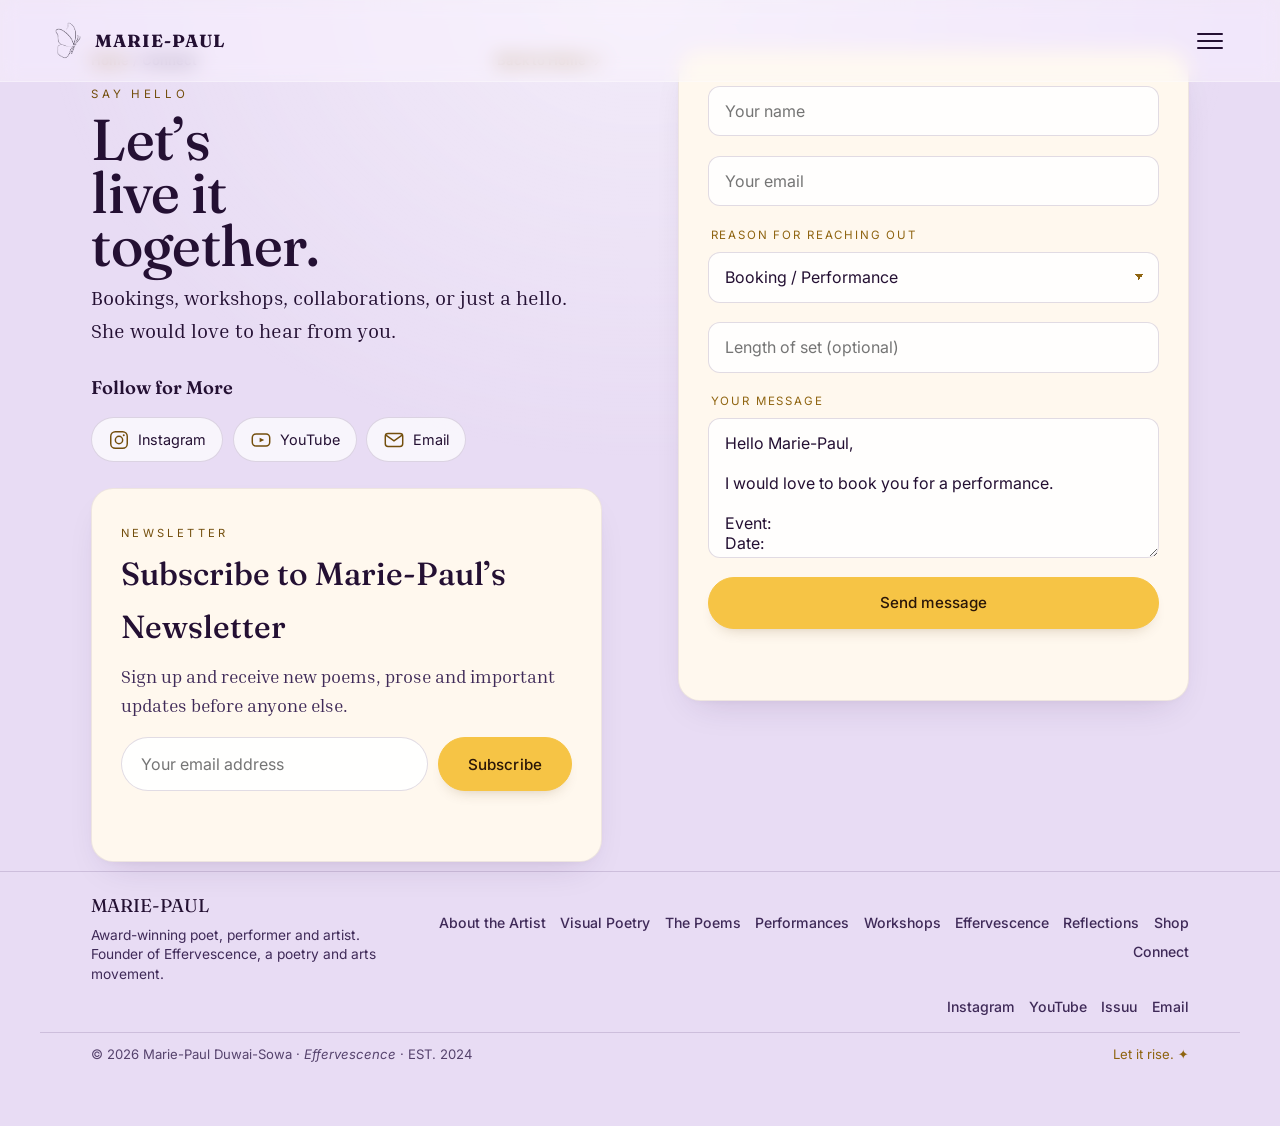
==== commit 78cf57c0: "Drop the stray Email line and compact the footer. The invitation ends on the connect button, and the" ====
--- a/connect.html
+++ b/connect.html
@@ -18,7 +18,7 @@
   <link rel="preconnect" href="https://fonts.googleapis.com" />
   <link rel="preconnect" href="https://fonts.gstatic.com" crossorigin />
   <link href="https://fonts.googleapis.com/css2?family=Abril+Fatface&family=Fraunces:ital,opsz,wght@0,9..144,400;0,9..144,500;0,9..144,600;0,9..144,700;1,9..144,400;1,9..144,500&family=Great+Vibes&family=Inria+Serif:ital,wght@0,300;0,400;0,700;1,400&family=Inter:wght@400..600&display=swap" rel="stylesheet" />
-  <link rel="stylesheet" href="css/styles.css?v=20261024e" />
+  <link rel="stylesheet" href="css/styles.css?v=20261024g" />
 </head>
 <body>
   <div class="scroll-progress" id="scrollProgress" aria-hidden="true"></div>
--- a/css/styles.css
+++ b/css/styles.css
@@ -678,15 +678,23 @@
 .form__note.is-error { color: var(--rose-deep); }
 
 /* ---------- Footer ---------- */
-.footer { border-top: 1px solid var(--line); padding-top: 2.2rem; margin-top: 1.2rem; }
-.footer__grid { display: grid; grid-template-columns: 1.5fr 1fr 1fr; gap: 1.4rem; padding-bottom: 1.6rem; }
-.footer__logo { font-family: var(--font-display); font-size: 1.4rem; }
+.footer { border-top: 1px solid var(--line); padding-top: 1.15rem; margin-top: 0.6rem; }
+.footer__grid {
+  display: grid;
+  grid-template-columns: minmax(12rem, 18rem) minmax(0, 1fr);
+  gap: 0.7rem 2rem;
+  align-items: center;
+  padding-bottom: 0.85rem;
+}
+.footer__logo { font-family: var(--font-display); font-size: 1.15rem; }
 .footer__logo em { font-style: italic; color: var(--gold-soft); }
-.footer__brand p { color: var(--mist); margin-top: 0.8rem; max-width: 34ch; font-size: 0.95rem; }
-.footer__nav, .footer__social { display: flex; flex-direction: column; gap: 0.7rem; }
-.footer__nav a, .footer__social a { color: var(--mist); font-size: 0.95rem; font-weight: 500; transition: color 0.3s; width: fit-content; }
+.footer__brand p { color: var(--mist); margin-top: 0.3rem; max-width: 32ch; font-size: 0.86rem; line-height: 1.4; }
+.footer__nav, .footer__social { display: flex; flex-wrap: wrap; gap: 0.35rem 0.9rem; }
+.footer__nav { justify-content: flex-end; }
+.footer__social { grid-column: 2; justify-content: flex-end; }
+.footer__nav a, .footer__social a { color: var(--mist); font-size: 0.88rem; font-weight: 500; transition: color 0.3s; width: auto; }
 .footer__nav a:hover, .footer__social a:hover { color: var(--gold-deep); }
-.footer__base { display: flex; justify-content: space-between; align-items: center; padding-block: 1.8rem; border-top: 1px solid var(--line); color: var(--muted); font-size: 0.85rem; flex-wrap: wrap; gap: 0.6rem; }
+.footer__base { display: flex; justify-content: space-between; align-items: center; padding-block: 0.7rem; border-top: 1px solid var(--line); color: var(--muted); font-size: 0.82rem; flex-wrap: wrap; gap: 0.4rem; }
 .footer__made { color: var(--gold); }
 
 /* ---------- Reveal animation ---------- */
@@ -1262,6 +1270,8 @@
   .reflections { max-height: 14rem; }
   .comments__sub { white-space: normal; }
   .footer__grid { grid-template-columns: 1fr; }
+  .footer__nav, .footer__social { justify-content: flex-start; }
+  .footer__social { grid-column: auto; }
   .shop__editorial { grid-template-columns: 1fr; }
   .mag__book { grid-template-columns: 1fr; grid-template-rows: auto auto; max-height: 86vh; overflow-y: auto; }
   .mag__spine { display: none; }
@@ -1640,48 +1650,59 @@
   margin-top: 1.15rem;
 }
 .worlds__card {
+  position: relative;
   display: flex;
   flex-direction: column;
   justify-content: flex-end;
-  gap: 0.35rem;
+  gap: 0.45rem;
   min-height: 0;
-  padding: 1.35rem 1.3rem 1.15rem;
-  border-radius: 18px;
-  background: #f6c445;
-  border: 1px solid #e2ae2a;
-  color: #2a1608;
-  box-shadow: 0 14px 28px -16px rgba(120, 78, 10, 0.6);
-  transition: transform 0.35s var(--ease), box-shadow 0.35s var(--ease), background 0.35s var(--ease);
+  padding: 1.25rem 3.4rem 1.2rem 1.35rem;
+  border-radius: var(--radius-card);
+  background: linear-gradient(160deg, #fff6d8, #ffeab3);
+  border: 1px solid rgba(247, 182, 47, 0.35);
+  color: var(--ink);
+  box-shadow: var(--shadow-card);
+  transition: transform 0.35s var(--ease), box-shadow 0.35s var(--ease);
 }
 .worlds__card::after {
   content: "→";
-  margin-top: 0.85rem;
-  font-weight: 650;
-  font-size: 1.15rem;
+  position: absolute;
+  top: 1rem;
+  right: 1rem;
+  width: 34px;
+  height: 34px;
+  margin: 0;
+  border-radius: 50%;
+  display: grid;
+  place-items: center;
+  background: rgba(255,255,255,0.55);
+  border: 1px solid rgba(143, 100, 16, 0.35);
+  color: var(--gold-deep);
+  font-size: 1rem;
+  font-weight: 600;
   line-height: 1;
-  color: #2a1608;
-  transition: transform 0.35s var(--ease);
+  transition: transform 0.35s var(--ease), background 0.35s var(--ease);
 }
 .worlds__card:hover {
-  background: #f8d36a;
   transform: translateY(-4px);
-  box-shadow: 0 18px 32px -14px rgba(120, 78, 10, 0.55);
-}
-.worlds__card:hover::after { transform: translateX(5px); }
+  box-shadow: 0 18px 32px -16px rgba(42, 11, 70, 0.28);
+}
+.worlds__card:hover::after { transform: scale(1.08); background: rgba(255,255,255,0.8); }
 .worlds__card:focus-visible { outline: 2px solid var(--ink); outline-offset: 3px; }
 .worlds__card span {
+  font-family: var(--font-sans);
   font-size: 0.72rem;
-  letter-spacing: 0.22em;
+  font-weight: 600;
+  letter-spacing: 0.18em;
   text-transform: uppercase;
-  color: #6a4508;
-  font-weight: 650;
+  color: var(--gold-deep);
 }
 .worlds__card strong {
   font-family: var(--font-display);
-  font-weight: 500;
-  font-size: clamp(1.7rem, 2.4vw, 2.15rem);
-  line-height: 1.05;
-  color: #2a0b46;
+  font-weight: 600;
+  font-size: clamp(1.45rem, 2.2vw, 1.85rem);
+  line-height: 1.12;
+  color: var(--ink);
 }
 .closer { padding: clamp(2.4rem, 6vh, 4rem) 0 0; }
 .closer__inner { max-width: 40rem; padding-bottom: clamp(1.8rem, 4vh, 2.6rem); }
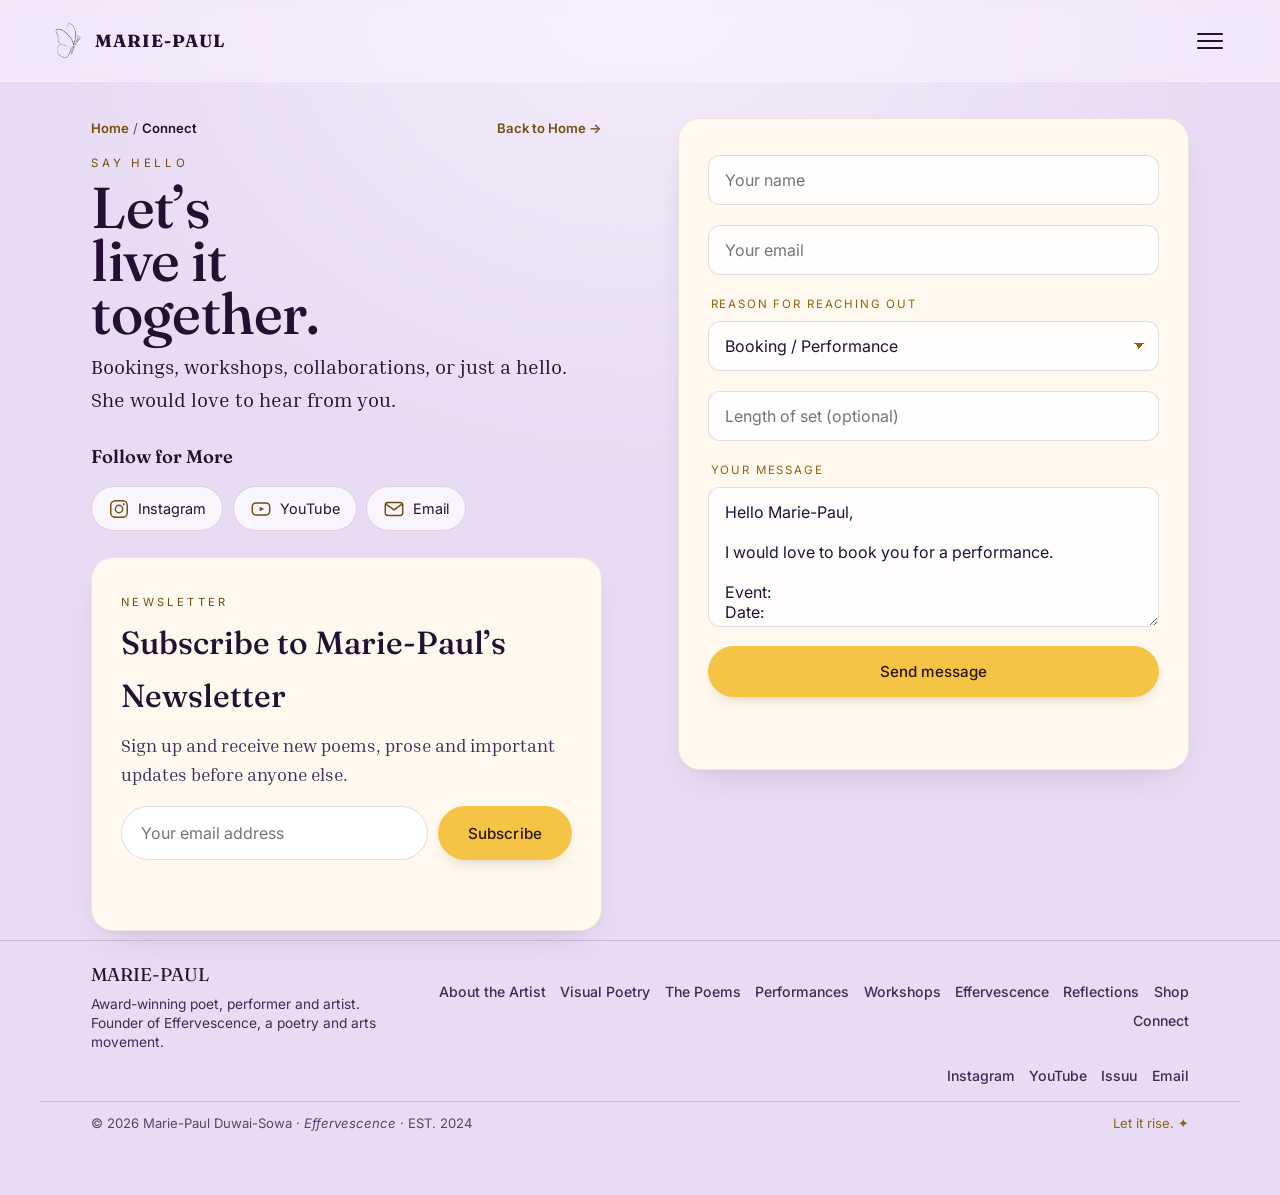
==== commit c435e774: "Open the Afrovescence spreads from their own PDFs and clear the page titles. Black is Beautiful and " ====
--- a/connect.html
+++ b/connect.html
@@ -18,7 +18,7 @@
   <link rel="preconnect" href="https://fonts.googleapis.com" />
   <link rel="preconnect" href="https://fonts.gstatic.com" crossorigin />
   <link href="https://fonts.googleapis.com/css2?family=Abril+Fatface&family=Fraunces:ital,opsz,wght@0,9..144,400;0,9..144,500;0,9..144,600;0,9..144,700;1,9..144,400;1,9..144,500&family=Great+Vibes&family=Inria+Serif:ital,wght@0,300;0,400;0,700;1,400&family=Inter:wght@400..600&display=swap" rel="stylesheet" />
-  <link rel="stylesheet" href="css/styles.css?v=20261024g" />
+  <link rel="stylesheet" href="css/styles.css?v=20261024h" />
 </head>
 <body>
   <div class="scroll-progress" id="scrollProgress" aria-hidden="true"></div>
@@ -55,7 +55,7 @@
   </div>
   <main id="main">
 
-    <section class="section connect" id="connect" aria-label="Connect">
+    <section class="section connect section--page" id="connect" aria-label="Connect">
       <div class="container connect__grid">
         <div class="connect__intro">
           <p class="crumb reveal" data-reveal>
--- a/css/styles.css
+++ b/css/styles.css
@@ -1327,7 +1327,9 @@
 
 .page-shell { padding-top: calc(6.4rem + env(safe-area-inset-top, 0px)); }
 
-.section--page { padding-top: calc(5.5rem + env(safe-area-inset-top, 0px)); }
+.section.section--page {
+  padding-top: calc(7.4rem + env(safe-area-inset-top, 0px));
+}
 
 .about__lead,
 .about__text { font-family: var(--font-serif); }
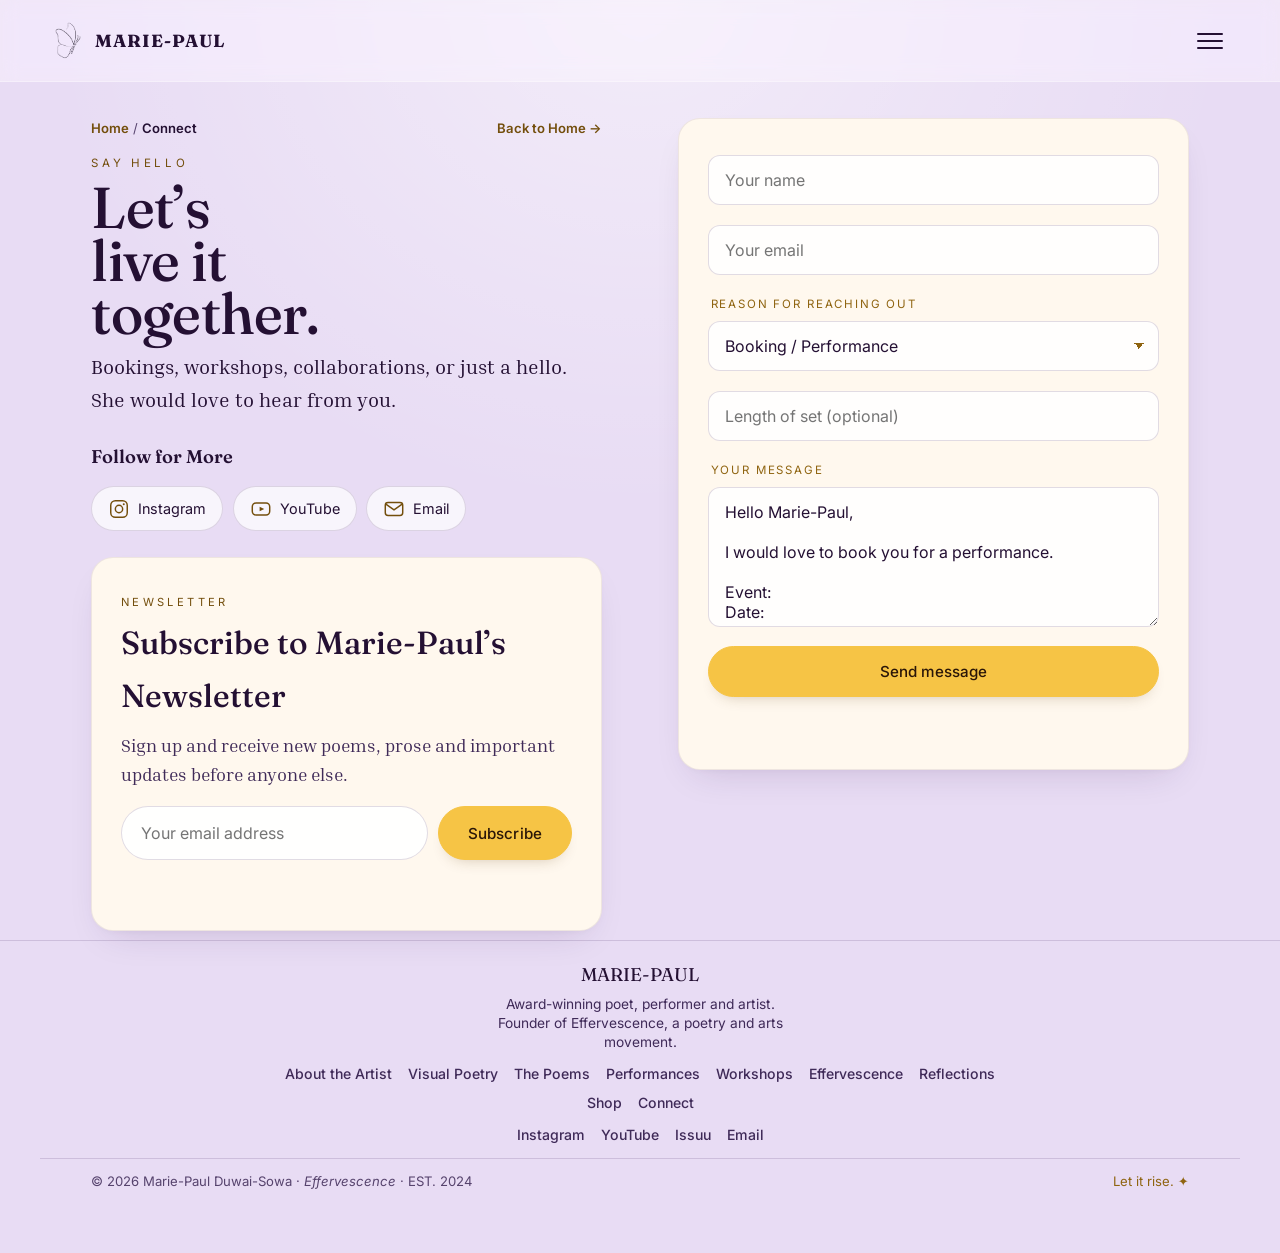
==== commit c33beb94: "Center the shop heading and stop the footer from stranding a link. Page titles that are meant to sit" ====
--- a/connect.html
+++ b/connect.html
@@ -18,7 +18,7 @@
   <link rel="preconnect" href="https://fonts.googleapis.com" />
   <link rel="preconnect" href="https://fonts.gstatic.com" crossorigin />
   <link href="https://fonts.googleapis.com/css2?family=Abril+Fatface&family=Fraunces:ital,opsz,wght@0,9..144,400;0,9..144,500;0,9..144,600;0,9..144,700;1,9..144,400;1,9..144,500&family=Great+Vibes&family=Inria+Serif:ital,wght@0,300;0,400;0,700;1,400&family=Inter:wght@400..600&display=swap" rel="stylesheet" />
-  <link rel="stylesheet" href="css/styles.css?v=20261024h" />
+  <link rel="stylesheet" href="css/styles.css?v=20261024i" />
 </head>
 <body>
   <div class="scroll-progress" id="scrollProgress" aria-hidden="true"></div>
--- a/css/styles.css
+++ b/css/styles.css
@@ -680,18 +680,23 @@
 /* ---------- Footer ---------- */
 .footer { border-top: 1px solid var(--line); padding-top: 1.15rem; margin-top: 0.6rem; }
 .footer__grid {
-  display: grid;
-  grid-template-columns: minmax(12rem, 18rem) minmax(0, 1fr);
-  gap: 0.7rem 2rem;
+  display: flex;
+  flex-direction: column;
   align-items: center;
-  padding-bottom: 0.85rem;
+  text-align: center;
+  gap: 0.55rem;
+  padding-bottom: 0.75rem;
 }
 .footer__logo { font-family: var(--font-display); font-size: 1.15rem; }
 .footer__logo em { font-style: italic; color: var(--gold-soft); }
-.footer__brand p { color: var(--mist); margin-top: 0.3rem; max-width: 32ch; font-size: 0.86rem; line-height: 1.4; }
-.footer__nav, .footer__social { display: flex; flex-wrap: wrap; gap: 0.35rem 0.9rem; }
-.footer__nav { justify-content: flex-end; }
-.footer__social { grid-column: 2; justify-content: flex-end; }
+.footer__brand p { color: var(--mist); margin: 0.3rem auto 0; max-width: 36ch; font-size: 0.86rem; line-height: 1.4; }
+.footer__nav, .footer__social {
+  display: flex;
+  flex-wrap: wrap;
+  justify-content: center;
+  gap: 0.4rem 1rem;
+  max-width: 46rem;
+}
 .footer__nav a, .footer__social a { color: var(--mist); font-size: 0.88rem; font-weight: 500; transition: color 0.3s; width: auto; }
 .footer__nav a:hover, .footer__social a:hover { color: var(--gold-deep); }
 .footer__base { display: flex; justify-content: space-between; align-items: center; padding-block: 0.7rem; border-top: 1px solid var(--line); color: var(--muted); font-size: 0.82rem; flex-wrap: wrap; gap: 0.4rem; }
@@ -923,7 +928,7 @@
 .comments { margin-top: 2.4rem; padding: 1.45rem 1.5rem 1.35rem; border: 1px solid var(--card-line); border-radius: var(--radius-card); background: var(--card-wash); box-shadow: var(--shadow-card); text-align: left; }
 .comments__head { margin-bottom: 1rem; }
 .comments__title { font-family: var(--font-display); font-weight: 500; font-size: clamp(1.2rem, 2.6vw, 1.65rem); color: var(--gold-deep); }
-.comments__sub { color: var(--muted); font-family: var(--font-serif); font-size: 0.92rem; margin: 0.25rem 0 0; line-height: 1.45; white-space: nowrap; }
+.comments__sub { color: var(--muted); font-family: var(--font-serif); font-size: 0.92rem; margin: 0.25rem 0 0; line-height: 1.45; white-space: normal; max-width: 46ch; }
 .reflections__board {
   display: grid;
   grid-template-columns: minmax(15.5rem, 0.92fr) minmax(17rem, 1.08fr);
@@ -1269,9 +1274,8 @@
   .reflections__feed { padding-left: 0; padding-top: 1rem; border-left: 0; border-top: 1px solid var(--card-line); }
   .reflections { max-height: 14rem; }
   .comments__sub { white-space: normal; }
-  .footer__grid { grid-template-columns: 1fr; }
-  .footer__nav, .footer__social { justify-content: flex-start; }
-  .footer__social { grid-column: auto; }
+  .footer__grid { align-items: center; }
+  .footer__nav, .footer__social { justify-content: center; }
   .shop__editorial { grid-template-columns: 1fr; }
   .mag__book { grid-template-columns: 1fr; grid-template-rows: auto auto; max-height: 86vh; overflow-y: auto; }
   .mag__spine { display: none; }
@@ -1513,7 +1517,7 @@
 .wcard__title { padding: 1.2rem 1.45rem 0.45rem; }
 .wcard__desc { padding: 0 1.45rem; }
 .wcard .card__link { padding: 0.85rem 1.45rem 0; }
-.workshops__title { white-space: nowrap; font-size: clamp(1.55rem, 3.4vw, 2.7rem); }
+.workshops__title { white-space: normal; font-size: clamp(1.7rem, 3.4vw, 2.7rem); max-width: none; }
 
 .shop__banner-title {
   place-items: center;
@@ -1523,8 +1527,19 @@
 }
 .shop__intro { font-family: var(--font-serif); color: var(--cream); font-size: 1.18rem; max-width: 46ch; margin: 0.9rem auto 1.3rem; text-align: center; }
 .shop__head { text-align: center; }
-.shop__head .section__title { white-space: nowrap; }
-.shop__join { margin-top: 0; }
+.shop__head .section__title {
+  display: block;
+  width: fit-content;
+  max-width: 100%;
+  margin-inline: auto;
+  text-align: center;
+  white-space: normal;
+}
+.shop__join { margin-top: 0; text-align: center; }
+.poems .section__title,
+.workshops .section__title,
+#productions .section__title,
+.comments .section__title { max-width: none; }
 
 .poems__kicker { display: none; }
 .poems__cta { margin-top: 2rem; }
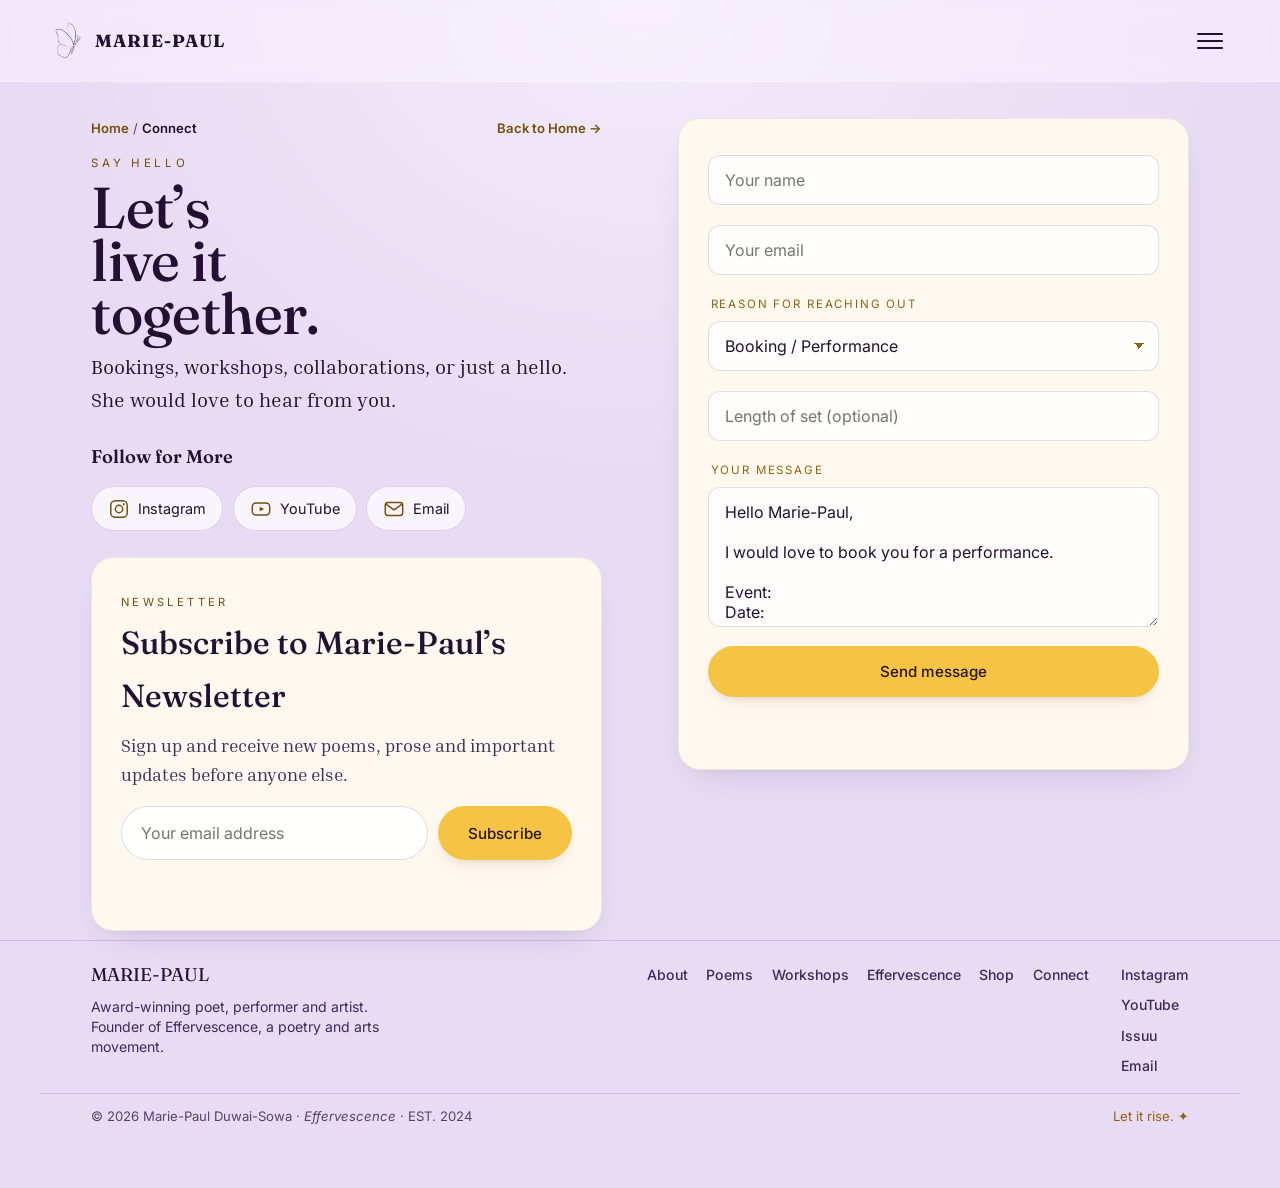
==== commit e95dd7c2: "Match the footer links to the top menu and keep socials apart. The page links are now About, Poems, " ====
--- a/connect.html
+++ b/connect.html
@@ -18,7 +18,7 @@
   <link rel="preconnect" href="https://fonts.googleapis.com" />
   <link rel="preconnect" href="https://fonts.gstatic.com" crossorigin />
   <link href="https://fonts.googleapis.com/css2?family=Abril+Fatface&family=Fraunces:ital,opsz,wght@0,9..144,400;0,9..144,500;0,9..144,600;0,9..144,700;1,9..144,400;1,9..144,500&family=Great+Vibes&family=Inria+Serif:ital,wght@0,300;0,400;0,700;1,400&family=Inter:wght@400..600&display=swap" rel="stylesheet" />
-  <link rel="stylesheet" href="css/styles.css?v=20261024i" />
+  <link rel="stylesheet" href="css/styles.css?v=20261024j" />
 </head>
 <body>
   <div class="scroll-progress" id="scrollProgress" aria-hidden="true"></div>
@@ -143,13 +143,10 @@
             <p>Award-winning poet, performer and artist. Founder of Effervescence, a poetry and arts movement.</p>
           </div>
           <nav class="footer__nav" aria-label="Footer">
-            <a href="index.html#about">About the Artist</a>
-            <a href="index.html#experience">Visual Poetry</a>
-            <a href="poems.html">The Poems</a>
-            <a href="index.html#performances">Performances</a>
+            <a href="index.html#about">About</a>
+            <a href="poems.html">Poems</a>
             <a href="workshops.html">Workshops</a>
             <a href="house.html">Effervescence</a>
-            <a href="index.html#comments">Reflections</a>
             <a href="shop.html">Shop</a>
             <a href="connect.html">Connect</a>
           </nav>
--- a/css/styles.css
+++ b/css/styles.css
@@ -680,22 +680,32 @@
 /* ---------- Footer ---------- */
 .footer { border-top: 1px solid var(--line); padding-top: 1.15rem; margin-top: 0.6rem; }
 .footer__grid {
+  display: grid;
+  grid-template-columns: minmax(14rem, 1.3fr) minmax(0, 1.6fr) auto;
+  gap: 1rem 2rem;
+  align-items: start;
+  text-align: left;
+  padding-bottom: 1rem;
+}
+.footer__logo { font-family: var(--font-display); font-size: 1.15rem; }
+.footer__logo em { font-style: italic; color: var(--gold-soft); }
+.footer__brand p { color: var(--mist); margin: 0.4rem 0 0; max-width: 32ch; font-size: 0.88rem; line-height: 1.45; }
+.footer__nav {
+  display: flex;
+  flex-wrap: wrap;
+  justify-content: flex-end;
+  align-content: flex-start;
+  gap: 0.45rem 1.15rem;
+  max-width: none;
+  padding-top: 0.2rem;
+}
+.footer__social {
   display: flex;
   flex-direction: column;
-  align-items: center;
-  text-align: center;
-  gap: 0.55rem;
-  padding-bottom: 0.75rem;
-}
-.footer__logo { font-family: var(--font-display); font-size: 1.15rem; }
-.footer__logo em { font-style: italic; color: var(--gold-soft); }
-.footer__brand p { color: var(--mist); margin: 0.3rem auto 0; max-width: 36ch; font-size: 0.86rem; line-height: 1.4; }
-.footer__nav, .footer__social {
-  display: flex;
-  flex-wrap: wrap;
-  justify-content: center;
-  gap: 0.4rem 1rem;
-  max-width: 46rem;
+  align-items: flex-start;
+  gap: 0.45rem;
+  max-width: none;
+  padding-top: 0.2rem;
 }
 .footer__nav a, .footer__social a { color: var(--mist); font-size: 0.88rem; font-weight: 500; transition: color 0.3s; width: auto; }
 .footer__nav a:hover, .footer__social a:hover { color: var(--gold-deep); }
@@ -1274,8 +1284,9 @@
   .reflections__feed { padding-left: 0; padding-top: 1rem; border-left: 0; border-top: 1px solid var(--card-line); }
   .reflections { max-height: 14rem; }
   .comments__sub { white-space: normal; }
-  .footer__grid { align-items: center; }
-  .footer__nav, .footer__social { justify-content: center; }
+  .footer__grid { grid-template-columns: 1fr; text-align: left; }
+  .footer__nav, .footer__social { justify-content: flex-start; }
+  .footer__social { flex-direction: row; flex-wrap: wrap; }
   .shop__editorial { grid-template-columns: 1fr; }
   .mag__book { grid-template-columns: 1fr; grid-template-rows: auto auto; max-height: 86vh; overflow-y: auto; }
   .mag__spine { display: none; }
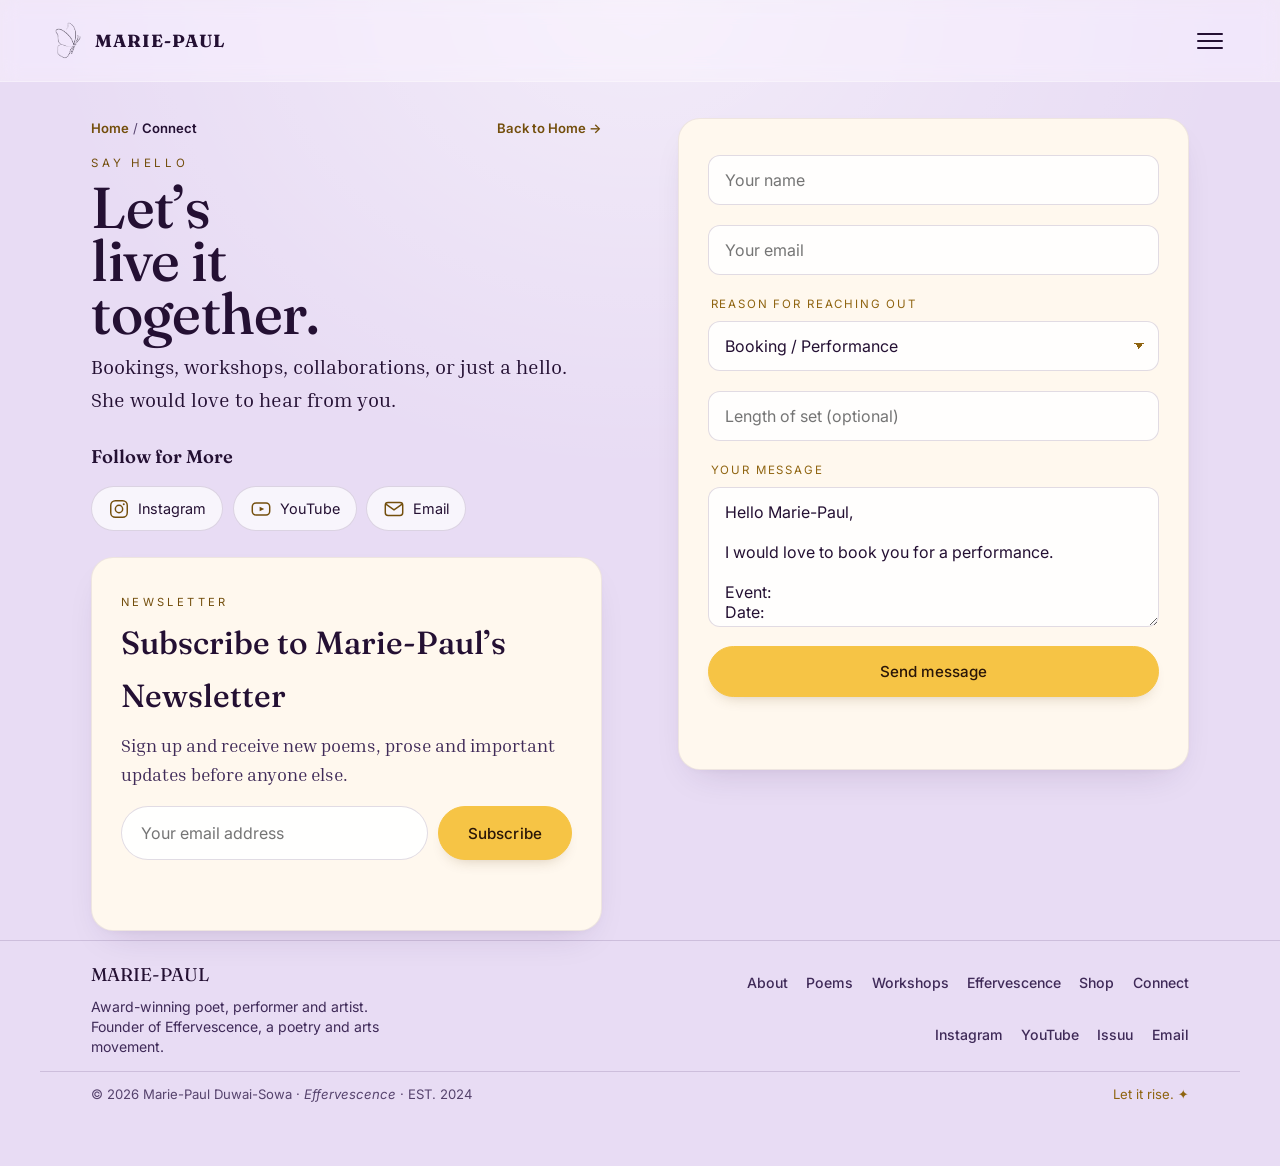
==== commit ac0c1402: "Lay the social links in a row under the footer menu. Instagram, YouTube, Issuu, and Email sit on one" ====
--- a/connect.html
+++ b/connect.html
@@ -18,7 +18,7 @@
   <link rel="preconnect" href="https://fonts.googleapis.com" />
   <link rel="preconnect" href="https://fonts.gstatic.com" crossorigin />
   <link href="https://fonts.googleapis.com/css2?family=Abril+Fatface&family=Fraunces:ital,opsz,wght@0,9..144,400;0,9..144,500;0,9..144,600;0,9..144,700;1,9..144,400;1,9..144,500&family=Great+Vibes&family=Inria+Serif:ital,wght@0,300;0,400;0,700;1,400&family=Inter:wght@400..600&display=swap" rel="stylesheet" />
-  <link rel="stylesheet" href="css/styles.css?v=20261024j" />
+  <link rel="stylesheet" href="css/styles.css?v=20261024k" />
 </head>
 <body>
   <div class="scroll-progress" id="scrollProgress" aria-hidden="true"></div>
--- a/css/styles.css
+++ b/css/styles.css
@@ -681,32 +681,28 @@
 .footer { border-top: 1px solid var(--line); padding-top: 1.15rem; margin-top: 0.6rem; }
 .footer__grid {
   display: grid;
-  grid-template-columns: minmax(14rem, 1.3fr) minmax(0, 1.6fr) auto;
-  gap: 1rem 2rem;
-  align-items: start;
+  grid-template-columns: minmax(14rem, 1.15fr) minmax(0, 2fr);
+  gap: 0.45rem 2rem;
+  align-items: center;
   text-align: left;
-  padding-bottom: 1rem;
-}
+  padding-bottom: 0.85rem;
+}
+.footer__brand { grid-row: 1 / span 2; }
 .footer__logo { font-family: var(--font-display); font-size: 1.15rem; }
 .footer__logo em { font-style: italic; color: var(--gold-soft); }
 .footer__brand p { color: var(--mist); margin: 0.4rem 0 0; max-width: 32ch; font-size: 0.88rem; line-height: 1.45; }
-.footer__nav {
+.footer__nav, .footer__social {
   display: flex;
+  flex-direction: row;
   flex-wrap: wrap;
   justify-content: flex-end;
-  align-content: flex-start;
+  align-items: center;
   gap: 0.45rem 1.15rem;
   max-width: none;
-  padding-top: 0.2rem;
-}
-.footer__social {
-  display: flex;
-  flex-direction: column;
-  align-items: flex-start;
-  gap: 0.45rem;
-  max-width: none;
-  padding-top: 0.2rem;
-}
+  padding-top: 0;
+}
+.footer__nav { grid-column: 2; grid-row: 1; }
+.footer__social { grid-column: 2; grid-row: 2; }
 .footer__nav a, .footer__social a { color: var(--mist); font-size: 0.88rem; font-weight: 500; transition: color 0.3s; width: auto; }
 .footer__nav a:hover, .footer__social a:hover { color: var(--gold-deep); }
 .footer__base { display: flex; justify-content: space-between; align-items: center; padding-block: 0.7rem; border-top: 1px solid var(--line); color: var(--muted); font-size: 0.82rem; flex-wrap: wrap; gap: 0.4rem; }
@@ -1284,9 +1280,9 @@
   .reflections__feed { padding-left: 0; padding-top: 1rem; border-left: 0; border-top: 1px solid var(--card-line); }
   .reflections { max-height: 14rem; }
   .comments__sub { white-space: normal; }
-  .footer__grid { grid-template-columns: 1fr; text-align: left; }
-  .footer__nav, .footer__social { justify-content: flex-start; }
-  .footer__social { flex-direction: row; flex-wrap: wrap; }
+  .footer__grid { grid-template-columns: 1fr; }
+  .footer__brand { grid-row: auto; }
+  .footer__nav, .footer__social { grid-column: auto; grid-row: auto; justify-content: flex-start; }
   .shop__editorial { grid-template-columns: 1fr; }
   .mag__book { grid-template-columns: 1fr; grid-template-rows: auto auto; max-height: 86vh; overflow-y: auto; }
   .mag__spine { display: none; }
